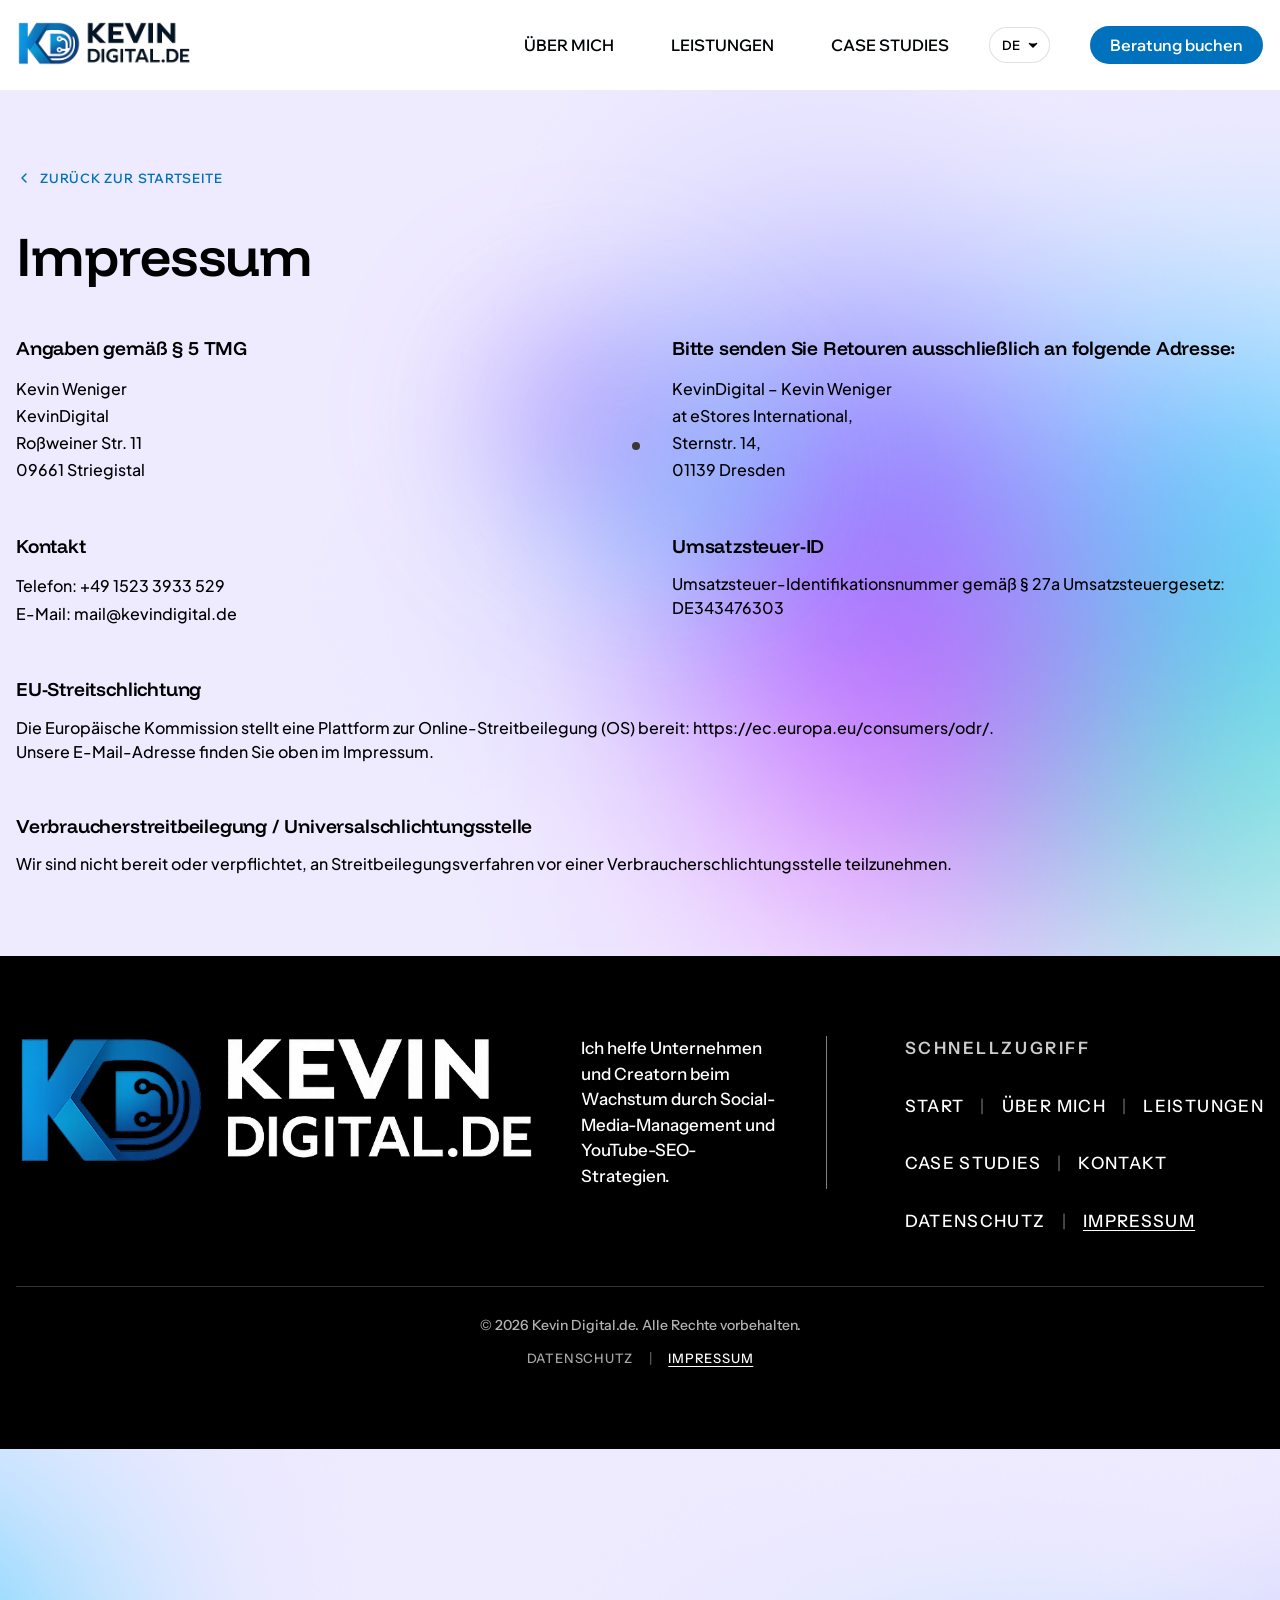
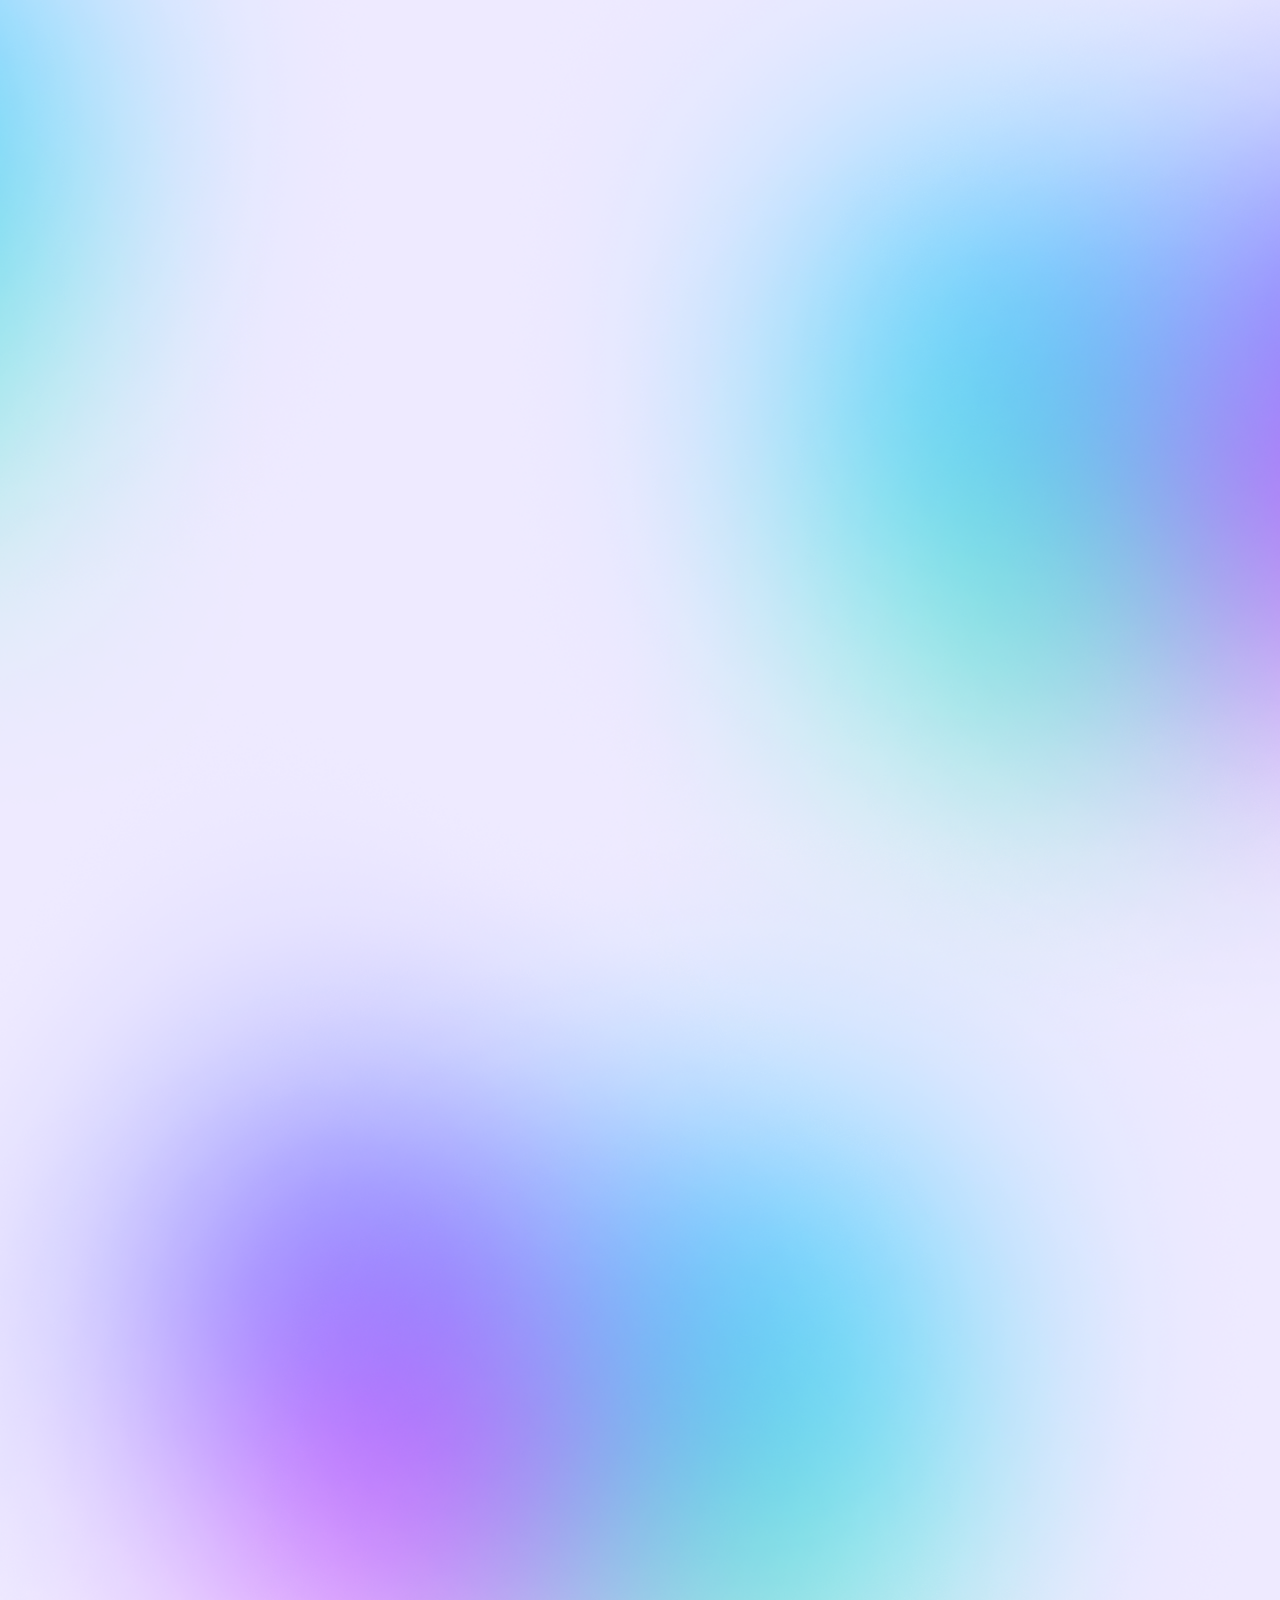
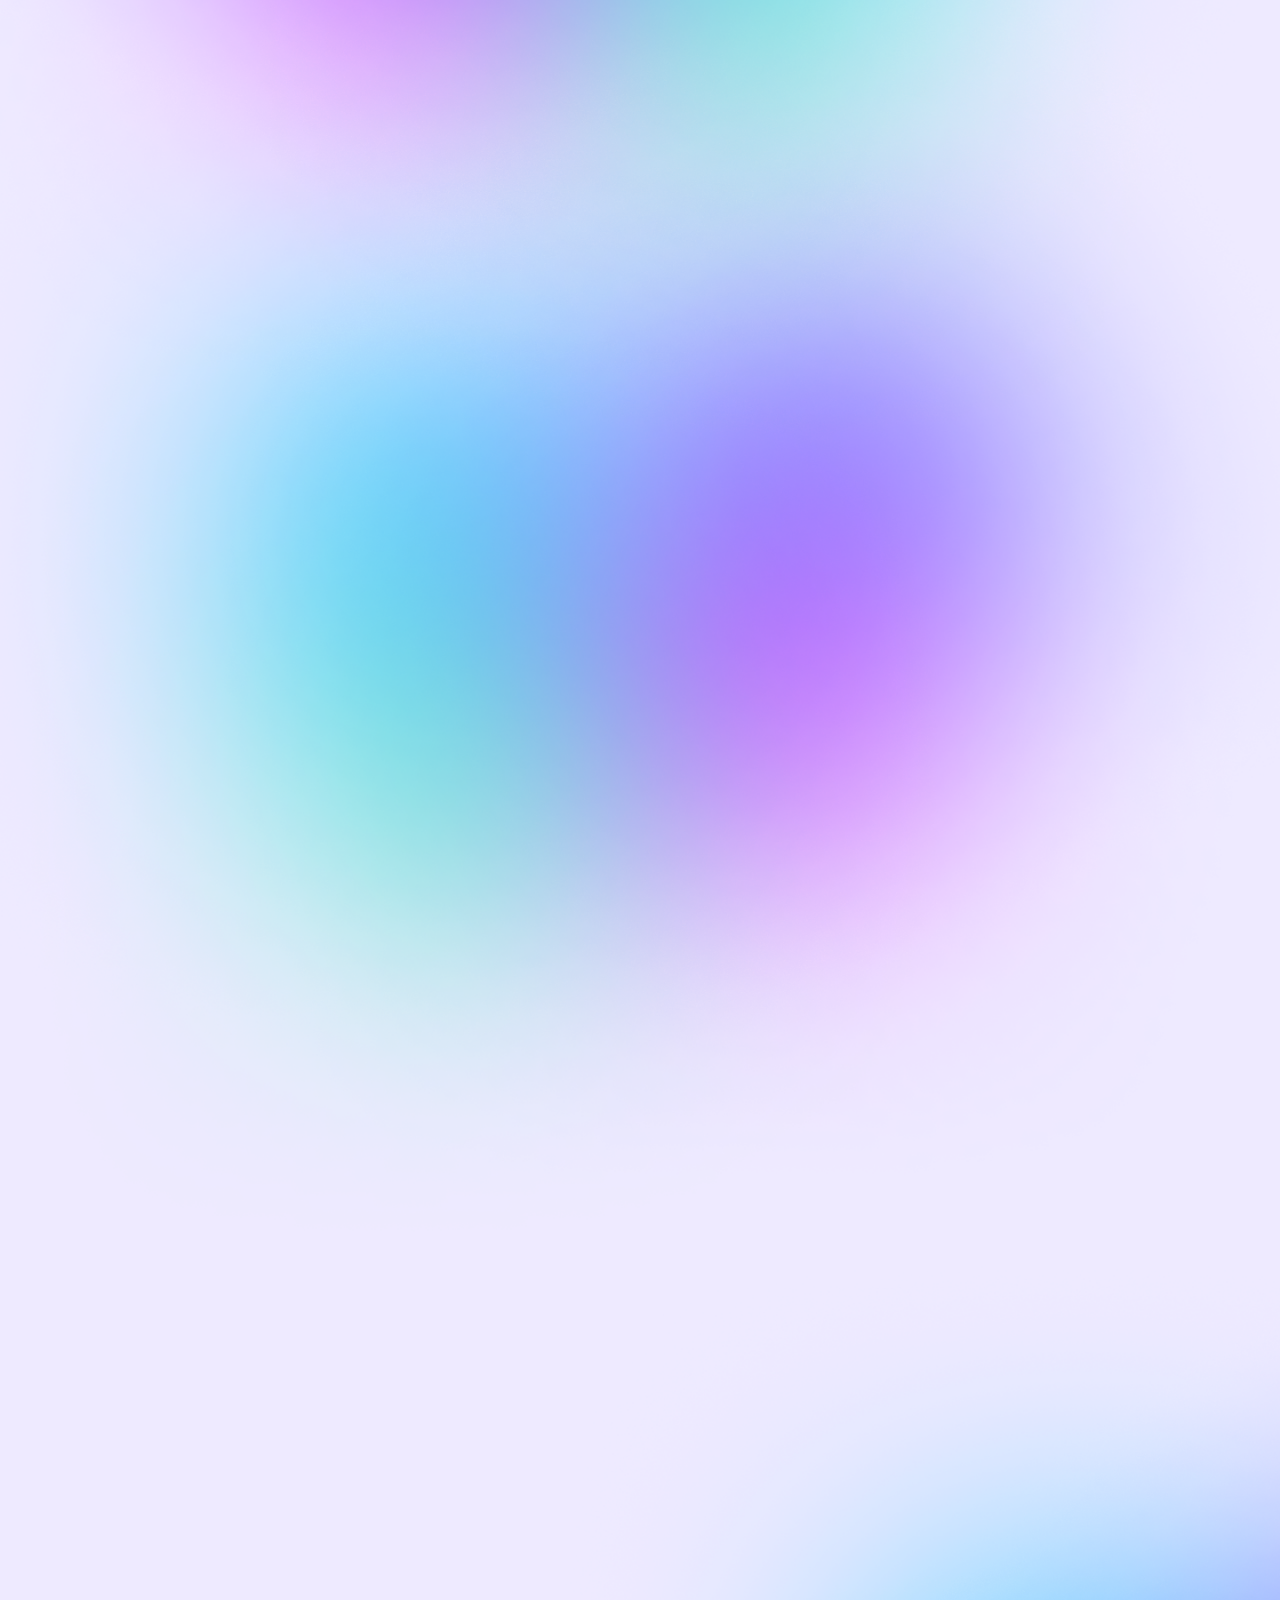
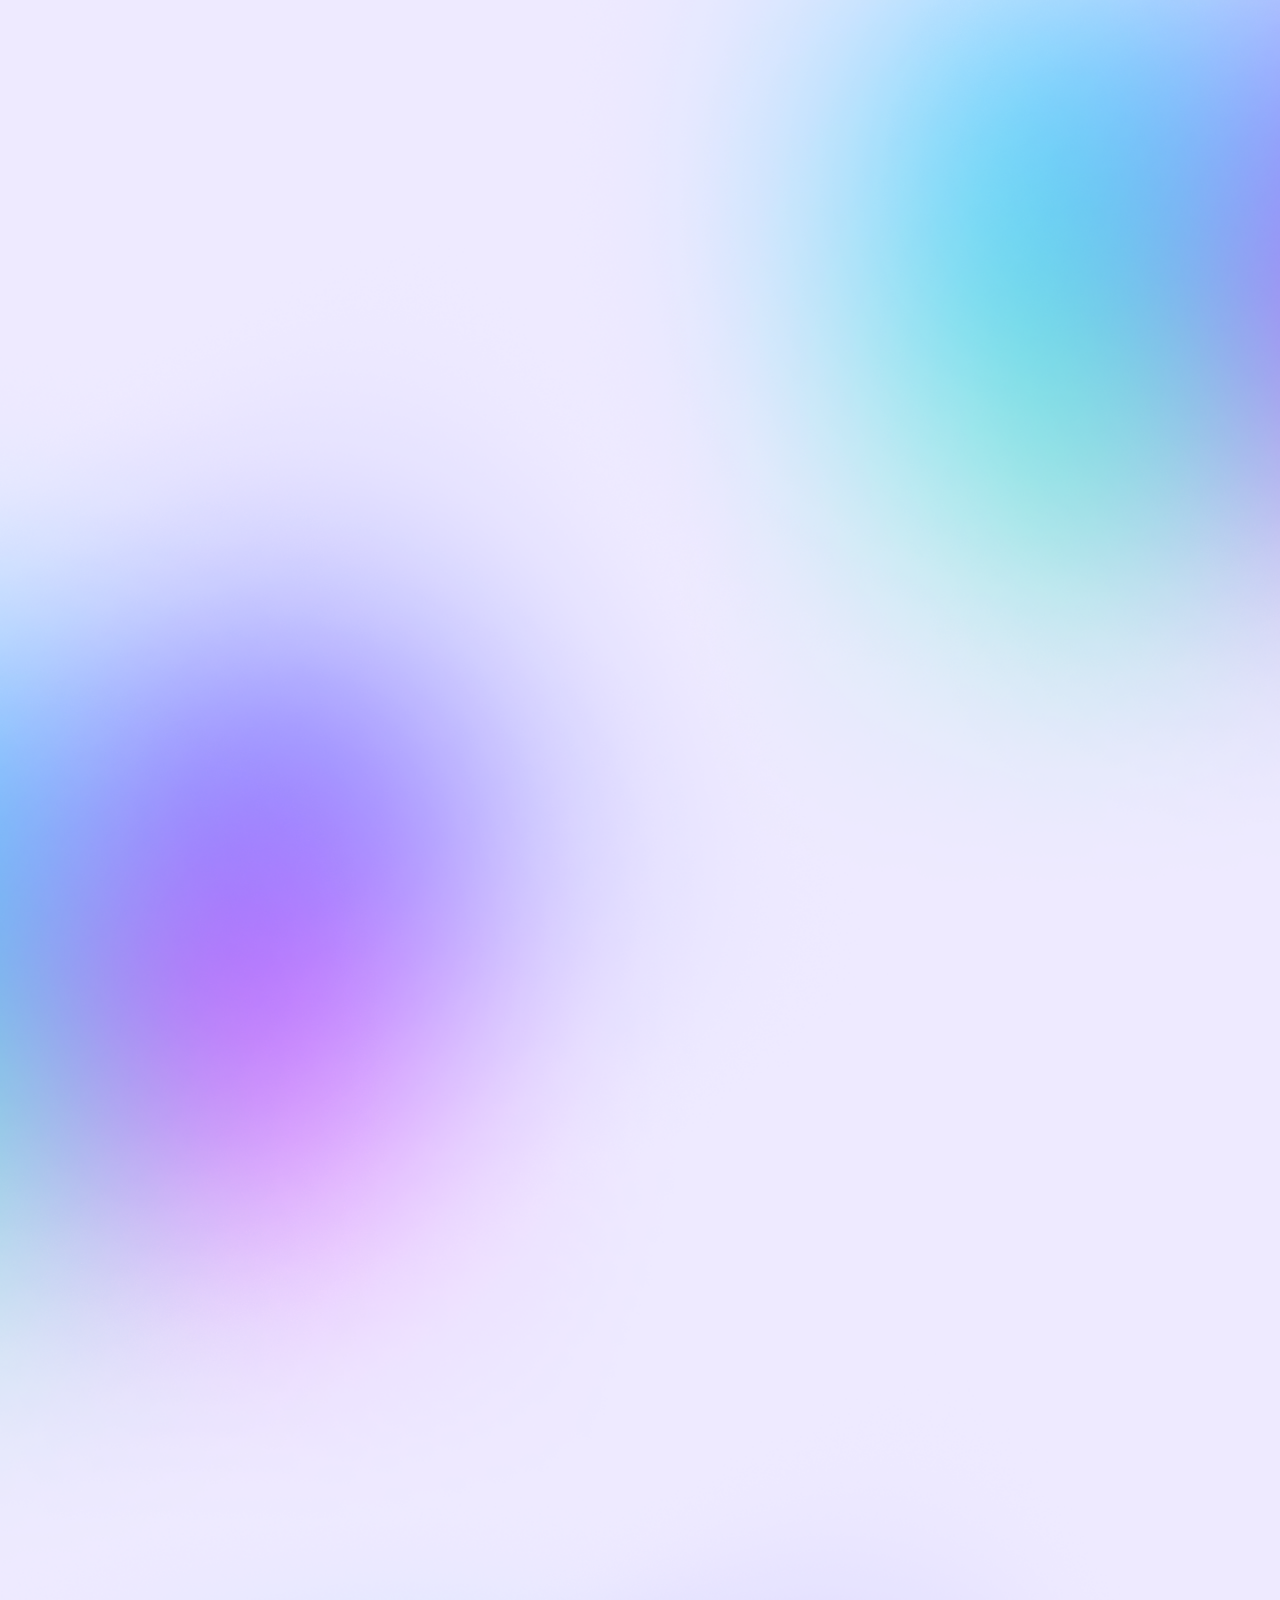
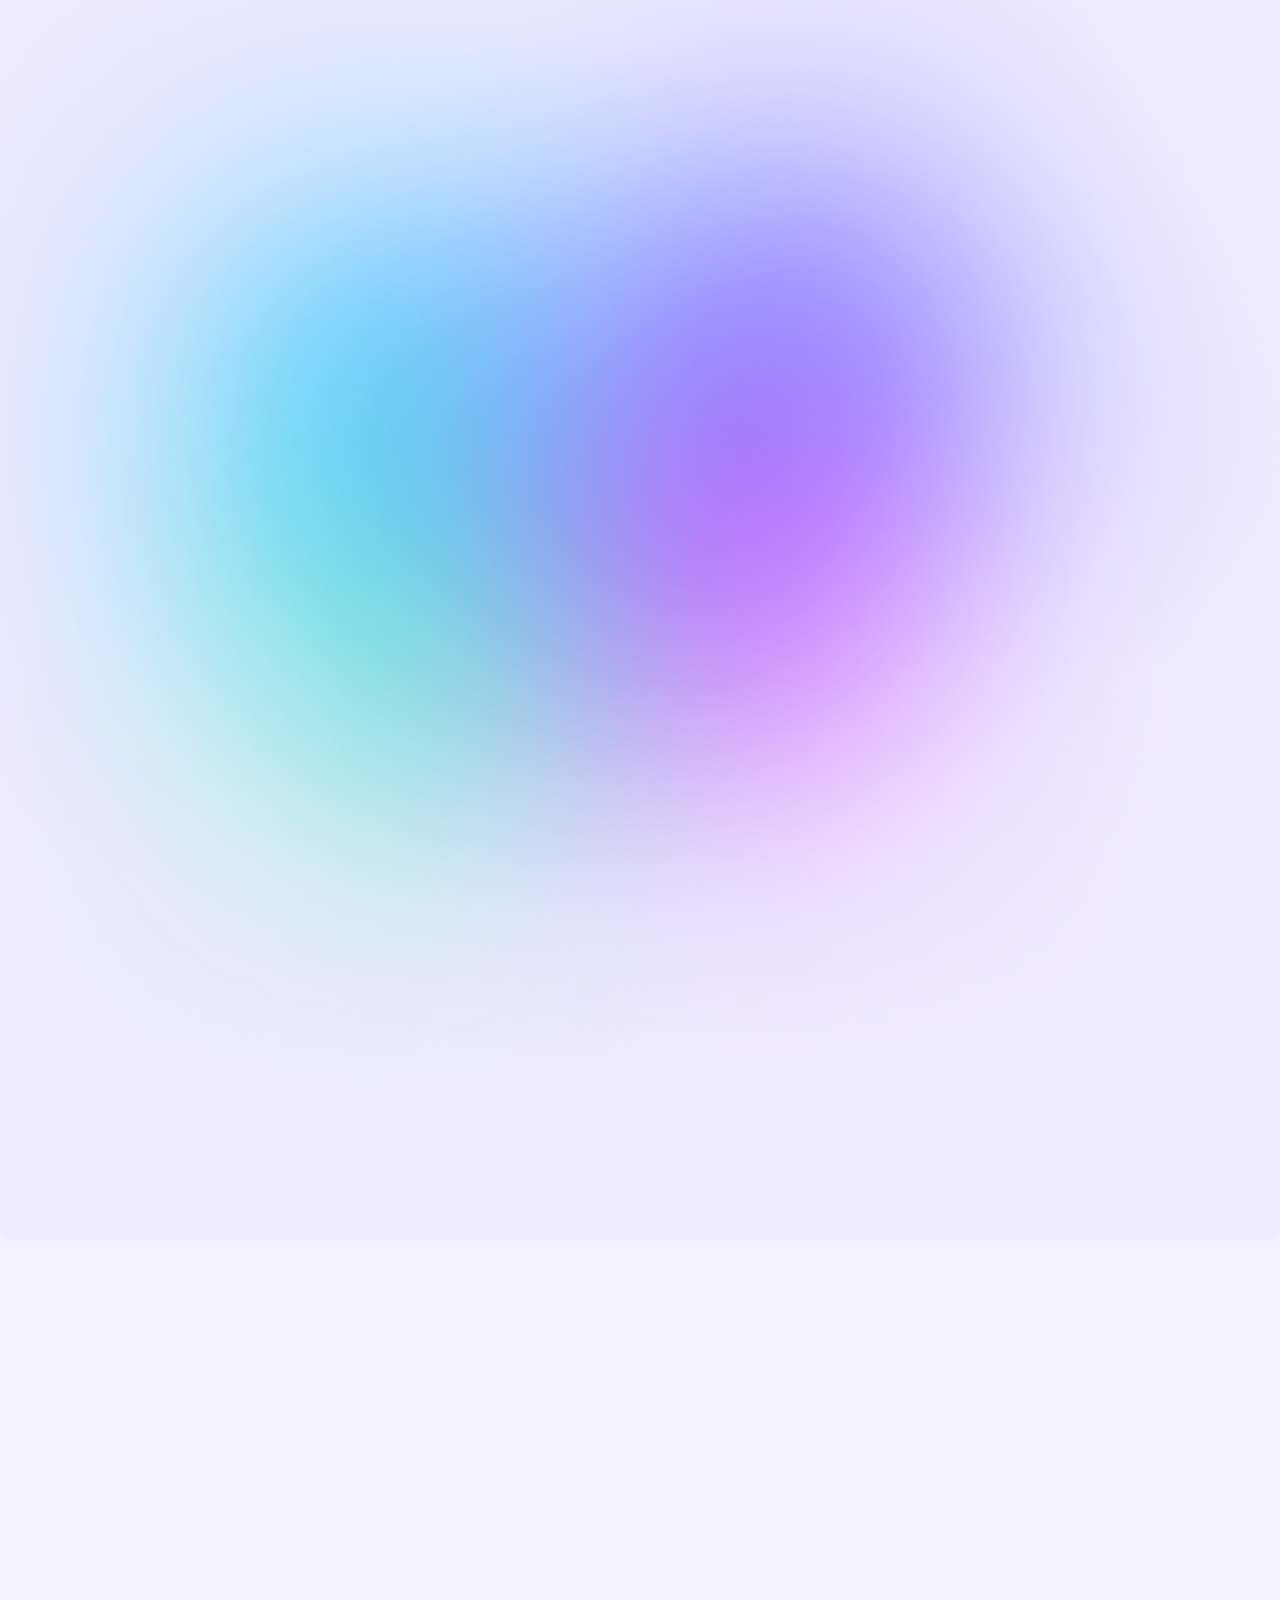
==== imprint.html @ a4c53098 "a" ====
<!DOCTYPE html>
<html lang="de" translate="no" class="notranslate">
<head>
  <meta charset="UTF-8" />
  <meta name="viewport" content="width=device-width, initial-scale=1.0" />
  <meta name="google" content="notranslate" />
  <title>Imprint — Kevin Digital</title>
  <meta name="description" content="Legal imprint and contact information for Kevin Digital." />
  <meta http-equiv="content-language" content="de" />
  <meta property="og:title" content="Imprint — Kevin Digital" />
  <meta property="og:description" content="Legal imprint and contact information for Kevin Digital." />
  <meta property="og:locale" content="de_DE" />
  <meta property="og:type" content="website" />
  <link rel="preconnect" href="https://fonts.googleapis.com" />
  <link rel="preconnect" href="https://fonts.gstatic.com" crossorigin />
  <link href="https://fonts.googleapis.com/css2?family=Funnel+Display:wght@300..800&family=Instrument+Sans:wght@400;500;600&family=Plus+Jakarta+Sans:wght@400;500;600;700&family=Wix+Madefor+Display:wght@600&display=swap" rel="stylesheet" />
  <link rel="stylesheet" href="css/styles.css" />
  <link rel="stylesheet" href="css/responsive.css" />
  <link rel="stylesheet" href="css/contact-form.css" />
  <link rel="stylesheet" href="css/legal.css" />
</head>
<body class="legal-page-body" data-legal-page="imprint">
  <header class="site-header" id="site-header">
    <div class="page-container site-header__inner">
      <a href="index.html" class="site-header__logo cursor-hover">
        <img src="assets/KevinDigital%202.svg" alt="Kevin Digital" class="logo-header" />
      </a>
      <div class="site-header__actions">
        <nav class="site-nav" id="site-nav" data-cursor-nav aria-label="Hauptnavigation" data-i18n-aria="a11y.nav">
          <a href="index.html#about" class="cursor-hover site-nav__link" data-i18n="nav.about">ÜBER MICH</a>
          <a href="index.html#services" class="cursor-hover site-nav__link" data-i18n="nav.services">LEISTUNGEN</a>
          <a href="index.html#cases" class="cursor-hover site-nav__link" data-i18n="nav.cases">CASE STUDIES</a>
          <a href="index.html#contact" class="cursor-hover site-nav__link site-nav__link--cta" data-contact-open data-i18n="nav.book">Beratung buchen</a>
        </nav>
        <div class="site-header__tools">
          <div class="lang-dropdown" id="lang-dropdown">
            <button
              type="button"
              class="lang-dropdown__trigger cursor-hover"
              id="lang-dropdown-trigger"
              aria-haspopup="listbox"
              aria-expanded="false"
              aria-controls="lang-dropdown-menu"
              data-i18n-aria="a11y.lang"
            >
              <span class="lang-dropdown__code">DE</span>
              <svg class="lang-dropdown__icon" width="12" height="12" viewBox="0 0 12 12" aria-hidden="true">
                <path d="M2.5 4.5L6 8L9.5 4.5" stroke="currentColor" stroke-width="1.5" stroke-linecap="round" stroke-linejoin="round"/>
              </svg>
            </button>
            <ul class="lang-dropdown__menu" id="lang-dropdown-menu" role="listbox" hidden>
              <li role="presentation">
                <button type="button" class="lang-dropdown__option is-active" data-lang="de" role="option" aria-selected="true">
                  <span class="lang-dropdown__option-code">DE</span>
                  <span data-i18n="lang.de">Deutsch</span>
                </button>
              </li>
              <li role="presentation">
                <button type="button" class="lang-dropdown__option" data-lang="en" role="option" aria-selected="false">
                  <span class="lang-dropdown__option-code">EN</span>
                  <span data-i18n="lang.en">English</span>
                </button>
              </li>
            </ul>
          </div>
          <a href="index.html#contact" class="cursor-hover btn-nav-primary site-header__cta" data-contact-open data-i18n="nav.book">Beratung buchen</a>
        </div>
        <button
          type="button"
          class="site-nav-toggle"
          id="site-nav-toggle"
          aria-expanded="false"
          aria-controls="site-nav"
          aria-label="Menü öffnen"
          data-i18n-aria="a11y.menuOpen"
        >
          <span class="site-nav-toggle__bars" aria-hidden="true"></span>
        </button>
      </div>
    </div>
  </header>
  <div class="site-nav-backdrop" id="site-nav-backdrop" hidden aria-hidden="true"></div>

  <main class="site-shell">
    <div id="custom-cursor-glow" class="custom-cursor-glow is-active" aria-hidden="true">
      <div class="custom-cursor-glow__mesh" aria-hidden="true"></div>
    </div>
    <div class="site-header-spacer" id="site-header-spacer" aria-hidden="true"></div>

    <section class="gradient-bg legal-page-section">
      <div class="page-container section-pad legal-page">
        <a href="index.html" class="legal-page__back cursor-hover">
          <svg width="16" height="16" viewBox="0 0 16 16" fill="none" aria-hidden="true">
            <path d="M10 12L6 8L10 4" stroke="currentColor" stroke-width="1.5" stroke-linecap="round" stroke-linejoin="round"/>
          </svg>
          <span data-i18n="legal.backHome">Zurück zur Startseite</span>
        </a>

        <div data-lang-content="en" hidden>
          <h1 class="text-h1 legal-page__title">Imprint</h1>
          <div class="legal-page__body">
            <div class="legal-imprint text-body">
              <div class="legal-imprint-block">
                <h3>Information according to § 5 TMG</h3>
                <address>
                  Kevin Weniger<br />
                  KevinDigital<br />
                  Roßweiner Str. 11<br />
                  09661 Striegistal
                </address>
              </div>
              <div class="legal-imprint-block">
                <h3>Please send returns to the following address only:</h3>
                <address>
                  KevinDigital – Kevin Weniger<br />
                  at eStores International,<br />
                  Sternstr. 14,<br />
                  01139 Dresden
                </address>
              </div>
              <div class="legal-imprint-block">
                <h3>Contact</h3>
                <address>
                  Telephone: <a href="tel:+4915233933529">+49 1523 3933 529</a><br />
                  Email: <a href="mailto:mail@kevindigital.de">mail@kevindigital.de</a>
                </address>
              </div>
              <div class="legal-imprint-block">
                <h3>VAT ID</h3>
                <p>VAT identification number according to § 27a of the German VAT Act:</p>
                <p>DE343476303</p>
              </div>
              <div class="legal-imprint-block legal-imprint-block--full">
                <h3>EU dispute resolution</h3>
                <p>The European Commission provides a platform for online dispute resolution (ODR): <a href="https://ec.europa.eu/consumers/odr/" target="_blank" rel="noopener noreferrer">https://ec.europa.eu/consumers/odr/</a>.</p>
                <p>You can find our email address in the legal notice above.</p>
              </div>
              <div class="legal-imprint-block legal-imprint-block--full">
                <h3>Consumer dispute resolution/Universal arbitration body</h3>
                <p>We are neither willing nor obligated to participate in dispute resolution proceedings before a consumer arbitration board.</p>
              </div>
            </div>
          </div>
        </div>

        <div data-lang-content="de">
          <h1 class="text-h1 legal-page__title">Impressum</h1>
          <div class="legal-page__body">
            <div class="legal-imprint text-body">
              <div class="legal-imprint-block">
                <h3>Angaben gemäß § 5 TMG</h3>
                <address>
                  Kevin Weniger<br />
                  KevinDigital<br />
                  Roßweiner Str. 11<br />
                  09661 Striegistal
                </address>
              </div>
              <div class="legal-imprint-block">
                <h3>Bitte senden Sie Retouren ausschließlich an folgende Adresse:</h3>
                <address>
                  KevinDigital – Kevin Weniger<br />
                  at eStores International,<br />
                  Sternstr. 14,<br />
                  01139 Dresden
                </address>
              </div>
              <div class="legal-imprint-block">
                <h3>Kontakt</h3>
                <address>
                  Telefon: <a href="tel:+4915233933529">+49 1523 3933 529</a><br />
                  E-Mail: <a href="mailto:mail@kevindigital.de">mail@kevindigital.de</a>
                </address>
              </div>
              <div class="legal-imprint-block">
                <h3>Umsatzsteuer-ID</h3>
                <p>Umsatzsteuer-Identifikationsnummer gemäß § 27a Umsatzsteuergesetz:</p>
                <p>DE343476303</p>
              </div>
              <div class="legal-imprint-block legal-imprint-block--full">
                <h3>EU-Streitschlichtung</h3>
                <p>Die Europäische Kommission stellt eine Plattform zur Online-Streitbeilegung (OS) bereit: <a href="https://ec.europa.eu/consumers/odr/" target="_blank" rel="noopener noreferrer">https://ec.europa.eu/consumers/odr/</a>.</p>
                <p>Unsere E-Mail-Adresse finden Sie oben im Impressum.</p>
              </div>
              <div class="legal-imprint-block legal-imprint-block--full">
                <h3>Verbraucherstreitbeilegung / Universalschlichtungsstelle</h3>
                <p>Wir sind nicht bereit oder verpflichtet, an Streitbeilegungsverfahren vor einer Verbraucherschlichtungsstelle teilzunehmen.</p>
              </div>
            </div>
          </div>
        </div>
      </div>
    </section>

    <footer class="footer-bg site-footer">
      <div class="page-container">
        <div class="footer__top">
          <div class="footer__brand">
            <img src="assets/footer%20logo.svg" alt="Kevin Digital" class="footer__logo" />
            <div class="footer__about">
              <p class="font-footer" data-i18n="footer.blurb">Ich helfe Unternehmen und Creatorn beim Wachstum durch Social-Media-Management und YouTube-SEO-Strategien.</p>
            </div>
          </div>
          <div class="font-footer footer__links">
            <div class="footer__links-title" data-i18n="footer.links">SCHNELLZUGRIFF</div>
            <div class="footer__links-row">
              <a href="index.html" class="cursor-hover" data-i18n="footer.home">START</a>
              <span class="footer__sep">|</span>
              <a href="index.html#about" class="cursor-hover" data-i18n="footer.about">ÜBER MICH</a>
              <span class="footer__sep">|</span>
              <a href="index.html#services" class="cursor-hover" data-i18n="footer.services">LEISTUNGEN</a>
            </div>
            <div class="footer__links-row">
              <a href="index.html#cases" class="cursor-hover" data-i18n="footer.cases">CASE STUDIES</a>
              <span class="footer__sep">|</span>
              <a href="index.html#contact" class="cursor-hover" data-i18n="footer.contact">KONTAKT</a>
            </div>
            <div class="footer__links-row footer__links-row--legal">
              <a href="privacy-policy.html" class="cursor-hover" data-i18n="footer.privacy">DATENSCHUTZ</a>
              <span class="footer__sep">|</span>
              <a href="imprint.html" class="cursor-hover is-active" data-i18n="footer.imprint">IMPRESSUM</a>
            </div>
          </div>
        </div>
        <div class="footer__bottom font-footer">
          <span data-i18n="footer.rights">© 2026 Kevin Digital.de. Alle Rechte vorbehalten.</span>
          <div class="footer__bottom-links">
            <a href="privacy-policy.html" class="cursor-hover" data-i18n="footer.privacy">DATENSCHUTZ</a>
            <span class="footer__sep">|</span>
            <a href="imprint.html" class="cursor-hover is-active" data-i18n="footer.imprint">IMPRESSUM</a>
          </div>
        </div>
      </div>
    </footer>
  </main>

  <div id="contact-modal" class="contact-modal" hidden aria-hidden="true">
    <div class="contact-modal__backdrop" data-contact-close tabindex="-1"></div>
    <div
      class="contact-modal__panel"
      role="dialog"
      aria-modal="true"
      aria-labelledby="contact-modal-title"
    >
      <form id="contact-form" class="contact-form" novalidate>
        <div class="contact-form__head">
          <h2 id="contact-modal-title" class="contact-form__title" data-i18n="form.title">Starten Sie Ihre Reise mit mir</h2>
          <p class="contact-form__subtitle" data-i18n="form.subtitle">Füllen Sie das Formular aus und legen wir los.</p>
        </div>
        <div class="contact-form__fields">
          <div class="contact-form__field">
            <input
              class="contact-form__input"
              type="text"
              name="name"
              placeholder="Name"
              data-i18n-placeholder="form.name"
              autocomplete="name"
              required
            />
          </div>
          <div class="contact-form__field">
            <input
              class="contact-form__input"
              type="email"
              name="email"
              placeholder="E-Mail"
              data-i18n-placeholder="form.email"
              autocomplete="email"
              required
            />
          </div>
          <div class="contact-form__field">
            <input
              class="contact-form__input"
              type="tel"
              name="phone"
              placeholder="Telefonnummer"
              data-i18n-placeholder="form.phone"
              autocomplete="tel"
            />
          </div>
          <div class="contact-form__field">
            <textarea
              class="contact-form__textarea"
              name="message"
              placeholder="Nachricht"
              data-i18n-placeholder="form.message"
              rows="4"
              required
            ></textarea>
          </div>
          <button type="submit" class="contact-form__submit" data-i18n="form.submit">Gespräch vereinbaren</button>
        </div>
        <div class="contact-form__success" aria-live="polite">
          <div class="contact-form__success-icon" aria-hidden="true">
            <svg width="36" height="36" viewBox="0 0 36 36" fill="none" xmlns="http://www.w3.org/2000/svg">
              <path d="M9 18.5L15 24.5L27 12.5" stroke="currentColor" stroke-width="2.5" stroke-linecap="round" stroke-linejoin="round"/>
            </svg>
          </div>
          <p class="contact-form__success-title" data-i18n="form.successTitle">Erfolgreich gesendet</p>
          <p class="contact-form__success-text" data-i18n="form.successText">Vielen Dank! Wir melden uns in Kürze bei Ihnen.</p>
        </div>
      </form>
    </div>
  </div>

  <div id="custom-cursor-pointer" class="custom-cursor-pointer is-active" aria-hidden="true">
    <div class="custom-cursor-pointer__lens" aria-hidden="true"></div>
    <span class="custom-cursor-pointer__dot"></span>
  </div>

  <script src="js/i18n.js"></script>
  <script src="js/sticky-header.js"></script>
  <script src="js/mobile-nav.js"></script>
  <script src="js/contact-modal.js"></script>
  <script src="js/legal-page.js"></script>
  <script src="js/custom-cursor.js"></script>
</body>
</html>
---- css/styles.css ----
@import "./figma-tokens.css";
@import "./figma-components.css";

*,
*::before,
*::after {
  box-sizing: border-box;
}

html {
  background-color: var(--figma-page-bg);
  color: var(--figma-black);
  font-family: var(--font-display);
  font-feature-settings: "calt" 1, "liga" 1;
  font-optical-sizing: auto;
  -webkit-font-smoothing: antialiased;
  -moz-osx-font-smoothing: grayscale;
  overflow-x: clip;
}

body {
  margin: 0;
  overflow-x: clip;
  text-rendering: optimizeLegibility;
  background-color: var(--figma-page-bg);
}

/* Splash screen */
body.splash-active {
  overflow: hidden;
}

body.splash-active .custom-cursor-glow,
body.splash-active .custom-cursor-pointer__lens,
body.splash-active .custom-cursor-pointer__dot {
  visibility: hidden !important;
}

.splash {
  position: fixed;
  inset: 0;
  z-index: 50000;
  display: flex;
  align-items: center;
  justify-content: center;
  background: #ffffff;
  transition: opacity 0.9s ease, visibility 0.9s ease;
}

.splash.is-exiting {
  opacity: 0;
  visibility: hidden;
  pointer-events: none;
}

.splash__inner {
  display: flex;
  align-items: center;
  justify-content: center;
  padding: 2rem;
}

.splash__logo {
  width: min(300px, 72vw);
  height: auto;
  object-fit: contain;
  opacity: 0;
  transform: scale(0.94) translateY(8px);
  transition:
    opacity 0.65s ease,
    transform 0.65s cubic-bezier(0.22, 1, 0.36, 1);
}

.splash.is-logo-in .splash__logo {
  opacity: 1;
  transform: scale(1) translateY(0);
}

body.splash-active:not(.splash-done) .site-shell,
body.splash-active:not(.splash-done) .site-header {
  opacity: 0;
}

body.splash-done .site-shell,
body.splash-done .site-header {
  opacity: 1;
}

@media (prefers-reduced-motion: reduce) {
  .splash,
  .splash__logo {
    transition: none;
  }

  .splash {
    display: none;
  }
}

a {
  color: inherit;
  text-decoration: none;
}

img {
  max-width: 100%;
  height: auto;
}

h1,
h2,
h3,
h4 {
  font-family: var(--font-display);
  font-weight: 600;
  letter-spacing: var(--text-h1-ls);
  margin: 0;
}

p {
  margin: 0;
}

ul {
  margin: 0;
  padding: 0;
  list-style: none;
}

/* Layout */
.site-shell {
  position: relative;
  width: 100%;
  max-width: var(--figma-page-width);
  margin-inline: auto;
  overflow-x: clip;
  opacity: 1;
  transition: opacity 1s ease 0.15s;
  isolation: isolate;
}

/* Background image layer (below cursor glow + all content) */
.site-shell::before {
  content: "";
  position: absolute;
  top: 0;
  left: 0;
  right: 0;
  height: 8595px;
  z-index: 0;
  pointer-events: none;
  background-color: var(--figma-page-bg);
  background-image: url("../assets/HOME%20PAGE.png");
  background-repeat: no-repeat;
  background-position: center top;
  background-size: 100% auto;
}

.site-shell > *:not(.custom-cursor-glow):not(.site-header-spacer) {
  position: relative;
  z-index: 2;
}

.site-shell .custom-cursor-glow {
  z-index: 1;
}

@media (prefers-reduced-motion: reduce) {
  .site-shell {
    opacity: 1;
    transition: none;
  }
}

.gradient-bg {
  position: relative;
  overflow-x: clip;
  overflow-y: visible;
  background: transparent;
}

.gradient-cta-area {
  position: relative;
}

.footer-bg {
  background-color: var(--figma-black);
  color: var(--figma-white);
}

@media (min-width: 768px) {
  :root {
    --page-gutter: max(
      1rem,
      calc((min(100%, var(--figma-page-width)) - var(--figma-content-max)) / 2)
    );
  }
}

@media (min-width: 1440px) {
  :root {
    --page-gutter: var(--figma-side-margin);
  }
}

.page-container {
  width: 100%;
  max-width: var(--figma-page-width);
  margin-inline: auto;
  padding-inline: var(--page-gutter);
}

.site-header__logo {
  display: inline-flex;
  align-items: center;
  flex-shrink: 0;
  min-width: max-content;
}

.logo-header {
  display: block;
  height: 2.5rem;
  width: auto;
  max-height: 2.5rem;
  flex-shrink: 0;
}

@media (min-width: 768px) {
  .logo-header {
    height: 3rem;
    max-height: 3rem;
  }
}

/* Nav — fixed; --nav-p (0–1) scrubs full bar → glass oval on scroll */
.site-header {
  --nav-p: 0;
  position: fixed;
  top: calc(var(--nav-p) * 12px);
  left: 0;
  right: 0;
  width: 100%;
  z-index: 200;
  padding-inline: calc(var(--nav-p) * 20px);
  background: rgba(255, 255, 255, calc(1 - var(--nav-p) * 0.96));
  transition: opacity 1s ease 0.15s;
}

.site-header-spacer {
  height: var(--site-header-height, 5.5rem);
  flex-shrink: 0;
  pointer-events: none;
}

.site-header__inner {
  display: flex;
  align-items: center;
  justify-content: space-between;
  gap: calc(1.5rem - var(--nav-p) * 0.15rem);
  width: calc(100% - var(--nav-p) * 8%);
  max-width: calc(var(--figma-page-width) - var(--nav-p) * 220px);
  margin-inline: auto;
  padding-block: calc(1.25rem - var(--nav-p) * 0.15rem);
  padding-inline: calc(var(--page-gutter) + var(--nav-p) * 0.65rem)
    calc(var(--page-gutter) + var(--nav-p) * 0.25rem);
  border-radius: calc(var(--nav-p) * 100vmax);
  background: rgba(255, 255, 255, calc(var(--nav-p) * 0.58));
  -webkit-backdrop-filter: blur(calc(var(--nav-p) * 20px))
    saturate(calc(1 + var(--nav-p) * 0.25));
  backdrop-filter: blur(calc(var(--nav-p) * 20px))
    saturate(calc(1 + var(--nav-p) * 0.25));
  border: 1px solid rgba(255, 255, 255, calc(var(--nav-p) * 0.72));
  box-shadow:
    0 calc(var(--nav-p) * 10px) calc(var(--nav-p) * 40px) rgba(15, 23, 42, 0.1),
    inset 0 1px 0 rgba(255, 255, 255, calc(var(--nav-p) * 0.85));
}

@media (min-width: 768px) {
  .site-header {
    padding-inline: calc(var(--nav-p) * 28px);
  }

  .site-header__inner {
    width: calc(100% - var(--nav-p) * 10%);
    max-width: calc(var(--figma-page-width) - var(--nav-p) * 260px);
    padding-inline: calc(var(--page-gutter) + var(--nav-p) * 0.75rem)
      calc(var(--page-gutter) + var(--nav-p) * 0.35rem);
    padding-block: calc(1.25rem - var(--nav-p) * 0.2rem);
  }
}

.site-header__actions {
  display: flex;
  align-items: center;
  gap: calc(2rem - var(--nav-p) * 0.35rem);
  margin-left: auto;
  flex-shrink: 0;
}

.site-header__tools {
  display: flex;
  align-items: center;
  gap: calc(2rem - var(--nav-p) * 0.35rem);
  flex-shrink: 0;
  transform: translateX(calc(var(--nav-p) * 6px));
}

.lang-dropdown {
  position: relative;
  flex-shrink: 0;
}

.lang-dropdown__trigger {
  display: inline-flex;
  align-items: center;
  gap: 0.35rem;
  height: 2.25rem;
  padding: 0 0.65rem 0 0.75rem;
  border: 1px solid rgba(0, 0, 0, 0.12);
  border-radius: 500px;
  background: var(--figma-white);
  font-family: var(--font-ui);
  font-size: 13px;
  font-weight: 600;
  letter-spacing: 0.04em;
  color: var(--figma-black);
  cursor: pointer;
  transition:
    border-color 0.2s ease,
    box-shadow 0.2s ease;
}

.lang-dropdown__trigger:hover,
.lang-dropdown.is-open .lang-dropdown__trigger {
  border-color: rgba(0, 0, 0, 0.22);
  box-shadow: 0 2px 8px rgba(0, 0, 0, 0.06);
}

.lang-dropdown__icon {
  transition: transform 0.25s cubic-bezier(0.22, 1, 0.36, 1);
}

.lang-dropdown.is-open .lang-dropdown__icon {
  transform: rotate(180deg);
}

.lang-dropdown__menu {
  position: absolute;
  top: calc(100% + 8px);
  right: 0;
  z-index: 400;
  min-width: 148px;
  margin: 0;
  padding: 6px;
  list-style: none;
  border-radius: 12px;
  background: var(--figma-white);
  border: 1px solid rgba(0, 0, 0, 0.08);
  box-shadow: 0 12px 40px rgba(15, 23, 42, 0.12);
}

.lang-dropdown__menu[hidden] {
  display: none;
}

.lang-dropdown__option {
  display: flex;
  align-items: center;
  gap: 0.65rem;
  width: 100%;
  padding: 0.55rem 0.75rem;
  border: none;
  border-radius: 8px;
  background: transparent;
  font-family: var(--font-ui);
  font-size: 14px;
  font-weight: 500;
  color: var(--figma-black);
  text-align: left;
  cursor: pointer;
  transition: background 0.2s ease;
}

.lang-dropdown__option:hover {
  background: rgba(0, 0, 0, 0.05);
}

.lang-dropdown__option.is-active {
  background: rgba(0, 113, 188, 0.08);
  color: var(--figma-blue-nav);
  font-weight: 600;
}

.lang-dropdown__option-code {
  min-width: 1.5rem;
  font-size: 12px;
  font-weight: 600;
  letter-spacing: 0.06em;
  opacity: 0.7;
}

.site-nav {
  display: none;
  align-items: center;
  gap: 57px;
  font-family: var(--font-ui);
  font-size: 16px;
  font-weight: 600;
  color: #010406;
}

@media (min-width: 1024px) {
  .site-nav {
    display: flex;
  }
  .site-header__actions {
    gap: 2.5rem;
  }
  .site-header__tools {
    gap: 2.5rem;
  }
}

/* Hero */
.hero__layout {
  position: relative;
  width: 100%;
  min-width: 0;
}

.hero__copy {
  width: 100%;
  display: flex;
  flex-direction: column;
  gap: 1.5rem;
}

@media (min-width: 768px) {
  .hero__copy {
    width: 760px;
    min-height: 288px;
  }
}

.hero__body {
  display: flex;
  flex-direction: column;
  gap: 0;
  flex: 1;
  max-width: 670px;
}

.hero__body p + p {
  margin-top: 0;
}

.hero__contact {
  display: none;
  position: absolute;
  z-index: 10;
  right: 12rem;
  top: 6rem;
  pointer-events: none;
}

.hero__contact > * {
  pointer-events: auto;
}

@media (min-width: 768px) {
  .hero__contact {
    display: block;
  }
}

@media (min-width: 1024px) {
  .hero__contact {
    top: 7rem;
  }
}

.hero__image-wrap {
  margin-top: 5rem;
  overflow: hidden;
  border-radius: 30px;
  line-height: 0;
}

.hero__image-wrap img {
  width: 100%;
  height: auto;
  display: block;
}

.hero-section .page-container {
  padding-top: 4rem;
  padding-bottom: 3rem;
}

/* Contact badge spin */
.contact-badge {
  position: relative;
  width: 176px;
  height: 176px;
  animation: spin 18s linear infinite;
}

.contact-badge img {
  width: 100%;
  height: 100%;
}

@keyframes spin {
  from { transform: rotate(0deg); }
  to { transform: rotate(360deg); }
}

/* Section head */
.section-head {
  display: flex;
  flex-direction: column;
  gap: 2.5rem;
  margin-bottom: 5rem;
}

@media (min-width: 768px) {
  .section-head {
    flex-direction: row;
    align-items: flex-start;
    gap: 5rem;
  }
  .section-head__title,
  .section-head__copy {
    flex: 1;
    max-width: 600px;
  }
}

.section-pad {
  padding-block: 5rem;
}

@media (min-width: 768px) {
  .section-pad {
    padding-block: 80px;
  }
}

/* Cards */
.card-row {
  display: flex;
  flex-direction: column;
  align-items: flex-start;
  gap: 2.5rem;
  min-width: 0;
  max-width: 100%;
}

@media (min-width: 768px) {
  .card-row {
    flex-direction: row;
    gap: 5rem;
  }
}

.card-row__media {
  width: 100%;
  overflow: hidden;
  border-radius: 30px;
  min-width: 0;
  flex-shrink: 0;
}

@media (min-width: 768px) {
  .card-row__media {
    width: 552px;
    max-width: 50%;
  }
  .card-row__media img {
    height: 574px;
    object-fit: cover;
  }
}

.card-row__media img {
  width: 100%;
  display: block;
  object-fit: cover;
}

a.card-row__media--play,
button.card-row__media--play {
  display: block;
  width: 100%;
  color: inherit;
  text-decoration: none;
  cursor: pointer;
  border: none;
  padding: 0;
  background: none;
  font: inherit;
  text-align: left;
}

.card-row__media--play {
  position: relative;
}

a.card-row__media--play:hover .play-overlay img,
button.card-row__media--play:hover .play-overlay img {
  transform: scale(1.05);
  transition: transform 0.2s ease;
}

/* Video popup modal */
.video-modal {
  position: fixed;
  inset: 0;
  z-index: 20000;
  display: flex;
  align-items: center;
  justify-content: center;
  padding: clamp(1rem, 4vw, 2.5rem);
}

.video-modal[hidden] {
  display: none;
}

.video-modal.is-open {
  display: flex;
}

.video-modal__backdrop {
  position: absolute;
  inset: 0;
  background: rgba(0, 0, 0, 0.82);
  backdrop-filter: blur(8px);
}

.video-modal__dialog {
  position: relative;
  z-index: 1;
  width: min(1080px, 100%);
  max-height: calc(100vh - 2rem);
  display: flex;
  flex-direction: column;
  gap: 0.875rem;
  background: transparent;
  border: none;
  padding: 0;
  box-shadow: none;
}

.video-modal__header {
  display: flex;
  align-items: center;
  justify-content: space-between;
  gap: 1rem;
  padding: 0 0.125rem;
}

.video-modal__title {
  font-family: var(--font-display);
  font-size: clamp(1.125rem, 2.5vw, 1.5rem);
  font-weight: 600;
  color: var(--figma-white);
  margin: 0;
  letter-spacing: var(--text-h1-ls);
}

.video-modal__close {
  flex-shrink: 0;
  width: 2.75rem;
  height: 2.75rem;
  border: none;
  border-radius: 50%;
  background: rgba(255, 255, 255, 0.12);
  color: var(--figma-white);
  font-size: 1.625rem;
  line-height: 1;
  cursor: pointer;
  display: flex;
  align-items: center;
  justify-content: center;
  transition: background 0.2s ease;
}

.video-modal__close:hover {
  background: rgba(255, 255, 255, 0.22);
}

.video-modal__frame-wrap {
  position: relative;
  width: 100%;
  aspect-ratio: 16 / 9;
  border-radius: 20px;
  overflow: hidden;
  background: #000;
  box-shadow: 0 24px 64px rgba(0, 0, 0, 0.55);
}

.video-modal__frame-wrap iframe {
  position: absolute;
  inset: 0;
  width: 100%;
  height: 100%;
  border: 0;
  display: block;
}

body.video-modal-open {
  overflow: hidden;
}

.card-row__media--play .play-overlay {
  position: absolute;
  inset: 0;
  display: flex;
  align-items: center;
  justify-content: center;
}

.card-row__media--play .play-overlay img {
  width: 6rem;
  height: 6rem;
  object-fit: contain;
  transition: transform 0.2s ease;
}

@media (min-width: 768px) {
  .card-row__media--play .play-overlay img {
    width: 7rem;
    height: 7rem;
  }
}

.card-row__body {
  display: flex;
  flex-direction: column;
  gap: 2rem;
  flex: 1;
  min-width: 0;
}

@media (min-width: 768px) {
  .card-row__body {
    gap: 2.25rem;
  }
}

.card-row__intro {
  display: flex;
  flex-direction: column;
  gap: 1.5rem;
}

.bullet-list {
  display: flex;
  flex-direction: column;
  gap: 1rem;
}

.bullet-list li {
  display: flex;
  align-items: center;
  gap: 13px;
}

.bullet-square {
  width: 8px;
  height: 8px;
  background: var(--figma-black);
  flex-shrink: 0;
}

/* Stats / marquee */
.stats-section {
  position: relative;
}

.marquee-track {
  position: absolute;
  top: 3rem;
  left: 0;
  right: 0;
  overflow: hidden;
  pointer-events: none;
  width: 100%;
}

.marquee-inner {
  display: flex;
  width: max-content;
  align-items: center;
  opacity: 0.7;
  animation: marquee-x 30s linear infinite;
}

.marquee-inner img {
  height: 140px;
  width: auto;
  padding-right: 4rem;
  flex-shrink: 0;
}

@media (min-width: 768px) {
  .marquee-inner img {
    height: 220px;
  }
}

@keyframes marquee-x {
  from { transform: translateX(0); }
  to { transform: translateX(-50%); }
}

.stats-quote-wrap {
  position: relative;
  padding-top: 13rem;
}

@media (min-width: 768px) {
  .stats-quote-wrap {
    padding-top: 15rem;
  }
}

.stats-quote {
  display: flex;
  align-items: flex-start;
  gap: 73px;
  width: 100%;
  min-width: 0;
}

.stats-quote img {
  width: 210px;
  height: 184px;
  object-fit: contain;
  flex-shrink: 0;
}

.stats-quote p {
  min-width: 0;
  flex: 1;
  max-width: 921px;
}

/* Scroll-to-read quote (character by character, gray → black) */
.scroll-quote-reveal {
  white-space: normal;
  overflow-wrap: break-word;
}

.scroll-quote-reveal__word {
  display: inline;
  white-space: normal;
}

.scroll-quote-reveal__char {
  display: inline;
  color: rgba(0, 0, 0, 0.22);
}

.scroll-quote-reveal__char.is-read {
  color: var(--figma-black);
}

.kpi-list {
  margin-top: 7rem;
  display: flex;
  flex-direction: column;
  gap: 7rem;
  max-width: 1152px;
  margin-inline: auto;
}

.kpi-item {
  display: flex;
  flex-direction: column;
  gap: 2rem;
  opacity: 0;
  transform: translate3d(0, 56px, 0);
  transition:
    opacity 0.85s cubic-bezier(0.22, 1, 0.36, 1),
    transform 0.85s cubic-bezier(0.22, 1, 0.36, 1);
}

.kpi-item.is-visible {
  opacity: 1;
  transform: translate3d(0, 0, 0);
}

.kpi-item__number .kpi-item__value {
  display: inline-block;
  min-width: 0.15em;
  transform-origin: right center;
}

.kpi-item__number .kpi-item__value:empty {
  visibility: hidden;
}

.kpi-item__value.is-done {
  animation: kpi-number-bump 0.55s cubic-bezier(0.22, 1, 0.36, 1);
}

@keyframes kpi-number-bump {
  0% {
    transform: scale(1);
  }
  35% {
    transform: scale(1.045);
  }
  100% {
    transform: scale(1);
  }
}

.kpi-item__detail p {
  opacity: 0;
  transform: translate3d(-16px, 0, 0);
  transition:
    opacity 0.7s cubic-bezier(0.22, 1, 0.36, 1) 0.35s,
    transform 0.7s cubic-bezier(0.22, 1, 0.36, 1) 0.35s;
}

.kpi-item.is-visible .kpi-item__detail p {
  opacity: 1;
  transform: translate3d(0, 0, 0);
}

.kpi-progress-row__fill {
  width: 0;
  transition: width 1.2s cubic-bezier(0.22, 1, 0.36, 1);
}

.kpi-item.is-visible .kpi-progress-row__fill {
  width: var(--kpi-fill, 75%);
}

@media (min-width: 768px) {
  .kpi-item {
    flex-direction: row;
    align-items: center;
    gap: 5rem;
  }
}

.kpi-item__number {
  width: 100%;
  flex-shrink: 0;
  font-variant-numeric: tabular-nums;
}

@media (min-width: 768px) {
  .kpi-item__number {
    width: 320px;
    text-align: right;
  }
}

.kpi-item__detail {
  flex: 1;
  max-width: 752px;
}

.kpi-item__detail > p.text-kpi-label {
  padding-top: 1.25rem;
}

@media (prefers-reduced-motion: reduce) {
  .kpi-item {
    opacity: 1;
    transform: none;
    transition: none;
  }

  .kpi-item__detail p {
    opacity: 1;
    transform: none;
    transition: none;
  }

  .kpi-progress-row__fill {
    width: var(--kpi-fill, 75%) !important;
    transition: none;
  }

  .kpi-progress-row__fill::after {
    animation: none !important;
  }

  .kpi-item__value.is-done {
    animation: none;
  }
}

/* Carousel */
.carousel-wrap {
  padding-top: 3rem;
  overflow-x: clip;
}

.carousel-track {
  display: flex;
  gap: 2rem;
  width: max-content;
  padding-bottom: 5rem;
  animation: carousel-x 40s linear infinite;
}

.carousel-track img {
  border-radius: 30px;
  width: 602px;
  height: 439px;
  object-fit: cover;
  flex-shrink: 0;
  border: 1px solid rgba(0, 0, 0, 0.15);
}

@keyframes carousel-x {
  from { transform: translateX(0); }
  to { transform: translateX(-50%); }
}

/* CTA */
.cta-block {
  display: flex;
  flex-direction: column;
  gap: 2rem;
  border-top: 1px solid rgba(0, 0, 0, 0.15);
  padding-block: 7rem;
}

@media (min-width: 768px) {
  .cta-block {
    flex-direction: row;
    align-items: center;
    gap: 2rem;
  }
}

.cta-block__copy {
  display: flex;
  flex-direction: column;
  gap: 1.5rem;
  flex: 1;
  max-width: 873px;
}

.btn-cta-primary {
  transition: opacity 0.2s;
}

.btn-cta-primary:hover {
  opacity: 0.95;
}

.btn-cta-primary__icon {
  display: flex;
  align-items: center;
  justify-content: center;
  width: 63px;
  height: 63px;
  border-radius: 10px;
  background: var(--figma-white);
  flex-shrink: 0;
}

.btn-cta-primary__icon img {
  width: 2.5rem;
  height: 2.5rem;
  display: block;
}

.btn-hero-outline {
  transition: background-color 0.2s;
}

.btn-hero-outline:hover {
  background-color: rgba(0, 0, 0, 0.05);
}

/* Footer */
.footer__top {
  display: flex;
  flex-direction: column;
  gap: 3rem;
}

@media (min-width: 1024px) {
  .footer__top {
    flex-direction: row;
    align-items: flex-start;
    gap: 78px;
  }
}

.footer__brand {
  display: flex;
  flex-direction: column;
  gap: 2.75rem;
}

@media (min-width: 640px) {
  .footer__brand {
    flex-direction: row;
    gap: 45px;
  }
}

@media (min-width: 1024px) {
  .footer__brand {
    flex: 1;
    padding-right: 3rem;
    border-right: 1px solid rgba(255, 255, 255, 0.5);
  }
}

.footer__logo {
  height: 138px;
  width: 100%;
  max-width: 520px;
  object-fit: contain;
  object-position: left;
}

.footer__about {
  display: flex;
  flex-direction: column;
  gap: 23px;
  max-width: 360px;
}

.footer__social {
  display: flex;
  align-items: center;
  gap: 0.75rem;
}

.footer__social a {
  opacity: 0.9;
  transition: opacity 0.2s;
}

.footer__social a:hover {
  opacity: 1;
}

.footer__social img {
  width: 35px;
  height: 35px;
}

.footer__links {
  min-width: 280px;
  display: flex;
  flex-direction: column;
  gap: 2rem;
}

.footer__links-title {
  font-weight: 600;
  letter-spacing: 0.15em;
  margin-bottom: 0;
  color: rgba(255, 255, 255, 0.8);
}

.footer__links-row {
  display: flex;
  flex-wrap: wrap;
  align-items: center;
  letter-spacing: 0.08em;
  line-height: 1.5;
}

.footer__links-row a:hover {
  color: var(--figma-white);
}

.footer__sep {
  color: rgba(255, 255, 255, 0.35);
  margin-inline: 1rem;
}

.footer__links-row + .footer__links-row {
  margin-top: 0;
}

.footer__bottom {
  padding-top: 1.75rem;
  border-top: 1px solid rgba(255, 255, 255, 0.2);
  text-align: center;
  font-size: 14px;
  color: rgba(255, 255, 255, 0.7);
}

.site-footer .page-container {
  padding-block: 5rem;
  display: flex;
  flex-direction: column;
  gap: 52px;
}

/* Sticky card stack */
.stack-cards {
  position: relative;
}

.stack-cards__item {
  position: sticky;
  z-index: 10;
}

.figma-card {
  position: relative;
  z-index: 2;
  background: var(--figma-white);
}

.site-shell img,
.site-shell video,
.site-shell article,
.site-shell .marquee-track,
.site-shell .carousel-wrap {
  position: relative;
  z-index: 2;
}

.stack-cards__item--covered {
  visibility: hidden;
  pointer-events: none;
}

.stack-cards__spacer {
  height: 30vh;
  pointer-events: none;
}

/* Custom cursor — gradient glow + circle; native cursor stays visible */
.custom-cursor-glow {
  pointer-events: none;
  position: fixed;
  left: 0;
  top: 0;
  z-index: 1;
  width: min(520px, 55vw);
  height: min(520px, 55vh);
  will-change: transform;
}

.custom-cursor-glow__mesh {
  position: absolute;
  inset: 5%;
  background:
    radial-gradient(
      circle at 38% 42%,
      rgba(157, 80, 255, 0.55) 0%,
      transparent 42%
    ),
    radial-gradient(
      circle at 62% 58%,
      rgba(77, 232, 244, 0.5) 0%,
      transparent 40%
    ),
    radial-gradient(
      circle at 50% 50%,
      rgba(157, 80, 255, 0.35) 0%,
      rgba(77, 232, 244, 0.25) 35%,
      transparent 50%
    );
  background-repeat: no-repeat;
  filter: blur(56px);
  mix-blend-mode: multiply;
  opacity: 0.62;
  transition: opacity 0.4s ease;
}

.custom-cursor-glow.is-hover .custom-cursor-glow__mesh {
  opacity: 0.75;
}

/* Wrapper has no box — lens/dot stack over page for mix-blend-mode */
#custom-cursor-pointer {
  display: contents;
}

/* Default: small solid dot */
.custom-cursor-pointer__dot {
  position: fixed;
  left: 0;
  top: 0;
  z-index: 10001;
  display: block;
  width: 8px;
  height: 8px;
  border-radius: 50%;
  background: #3a3832;
  pointer-events: none;
  transform: translate(-50%, -50%);
  transition: opacity 0.25s ease;
}

/* X-ray lens — inverts page content inside the circle */
.custom-cursor-pointer__lens {
  position: fixed;
  left: 0;
  top: 0;
  z-index: 10002;
  width: 8px;
  height: 8px;
  border-radius: 50%;
  pointer-events: none;
  background: transparent;
  -webkit-backdrop-filter: invert(1);
  backdrop-filter: invert(1);
  transform: translate(-50%, -50%);
  visibility: hidden;
  transition:
    width 0.4s cubic-bezier(0.22, 1, 0.36, 1),
    height 0.4s cubic-bezier(0.22, 1, 0.36, 1),
    visibility 0s linear 0.4s;
}

#custom-cursor-pointer.is-lens-hover .custom-cursor-pointer__lens {
  width: 72px;
  height: 72px;
  visibility: visible;
  transition:
    width 0.4s cubic-bezier(0.22, 1, 0.36, 1),
    height 0.4s cubic-bezier(0.22, 1, 0.36, 1),
    visibility 0s;
}

#custom-cursor-pointer.is-lens-hover .custom-cursor-pointer__dot {
  opacity: 0;
}

.site-nav a {
  position: relative;
}

/* Touch-only devices: hide custom cursor */
@media (hover: none) {
  .custom-cursor-glow,
  .custom-cursor-pointer {
    display: none !important;
  }
}
---- css/responsive.css ----
/**
 * Mobile & tablet responsive overrides
 * Breakpoints: mobile <640, tablet 640–1023, desktop 1024+
 */

/* —— Mobile nav toggle —— */
.site-nav-toggle {
  display: none;
  align-items: center;
  justify-content: center;
  width: 2.75rem;
  height: 2.75rem;
  padding: 0;
  border: 1px solid rgba(0, 0, 0, 0.12);
  border-radius: 50%;
  background: var(--figma-white);
  cursor: pointer;
  flex-shrink: 0;
  transition: background 0.2s ease, border-color 0.2s ease;
}

.site-nav-toggle:hover {
  background: rgba(0, 0, 0, 0.04);
}

.site-nav-toggle__bars,
.site-nav-toggle__bars::before,
.site-nav-toggle__bars::after {
  display: block;
  width: 18px;
  height: 2px;
  border-radius: 1px;
  background: var(--figma-black);
  transition: transform 0.35s cubic-bezier(0.22, 1, 0.36, 1), opacity 0.2s ease;
}

.site-nav-toggle__bars {
  position: relative;
}

.site-nav-toggle__bars::before,
.site-nav-toggle__bars::after {
  content: "";
  position: absolute;
  left: 0;
}

.site-nav-toggle__bars::before {
  top: -6px;
}

.site-nav-toggle__bars::after {
  top: 6px;
}

.site-nav-toggle[aria-expanded="true"] .site-nav-toggle__bars {
  background: transparent;
}

.site-nav-toggle[aria-expanded="true"] .site-nav-toggle__bars::before {
  top: 0;
  transform: rotate(45deg);
}

.site-nav-toggle[aria-expanded="true"] .site-nav-toggle__bars::after {
  top: 0;
  transform: rotate(-45deg);
}

.site-nav-backdrop {
  display: none;
}

.site-nav__link--cta {
  display: none;
}

/* —— Mobile (<640px) —— */
@media (max-width: 639px) {
  .site-header__inner {
    padding-block: 0.85rem;
    padding-inline: calc(var(--page-gutter) + var(--nav-p) * 0.35rem)
      calc(var(--page-gutter) + var(--nav-p) * 0.15rem);
    gap: 0.75rem;
    width: calc(100% - var(--nav-p) * 4%);
    max-width: calc(100% - var(--nav-p) * 1rem);
  }

  .site-header__logo {
    flex-shrink: 0;
    min-width: max-content;
  }

  .logo-header {
    height: 2rem;
    max-height: 2rem;
    min-height: 2rem;
  }

  .site-header__actions {
    gap: 0.5rem;
    flex-wrap: nowrap;
  }

  .site-header__tools {
    gap: 0.5rem;
    transform: none;
  }

  .lang-dropdown__trigger {
    height: 2rem;
    padding: 0 0.5rem 0 0.6rem;
    font-size: 12px;
  }

  .hero-section .page-container {
    padding-top: 2rem;
    padding-bottom: 2rem;
  }

  .hero__image-wrap {
    margin-top: 2rem;
    border-radius: 20px;
  }

  .btn-hero-outline {
    width: 100%;
    max-width: 100%;
  }

  .section-head {
    gap: 1.25rem;
    margin-bottom: 2.5rem;
  }

  .section-pad {
    padding-block: 3rem;
  }

  .figma-card {
    padding: 1.25rem;
    border-radius: 24px;
  }

  .card-row {
    gap: 1.5rem;
  }

  .card-row__media {
    border-radius: 20px;
  }

  .card-row__media img {
    height: auto;
    max-height: 320px;
  }

  .card-row__media--play .play-overlay img {
    width: 4.5rem;
    height: 4.5rem;
  }

  .stats-quote-wrap {
    padding-top: 6rem;
  }

  .stats-quote {
    flex-direction: column;
    gap: 1.5rem;
    align-items: flex-start;
  }

  .stats-quote img {
    width: 80px;
    height: auto;
  }

  .text-quote,
  .scroll-quote-reveal {
    font-size: clamp(1.25rem, 5vw, 1.75rem);
    line-height: 1.25;
  }

  .kpi-list {
    margin-top: 3rem;
    gap: 3rem;
  }

  .kpi-item {
    gap: 1rem;
  }

  .kpi-item__number {
    text-align: left;
  }

  .marquee-inner img {
    height: 72px;
    padding-right: 2rem;
  }

  .carousel-track {
    gap: 1rem;
    padding-bottom: 2.5rem;
  }

  .carousel-track img {
    width: min(78vw, 300px);
    height: auto;
    aspect-ratio: 602 / 439;
    border-radius: 20px;
  }

  .cta-block {
    padding-block: 3rem;
    gap: 1.5rem;
  }

  .btn-cta-primary {
    width: 100%;
    max-width: 100%;
    height: auto;
    min-height: 4.5rem;
    padding: 0.75rem 1rem 0.75rem 1.25rem;
    font-size: 1rem;
    gap: 1rem;
  }

  .btn-cta-primary__icon {
    width: 3rem;
    height: 3rem;
  }

  .footer__logo {
    height: auto;
    max-height: 100px;
    max-width: 100%;
  }

  .footer__links {
    min-width: 0;
    width: 100%;
  }

  .footer__sep {
    margin-inline: 0.65rem;
  }

  .site-footer .page-container {
    padding-block: 3rem;
    gap: 2rem;
  }

  .stack-cards__spacer {
    height: 12vh;
  }
}

/* —— Tablet (640px–1023px) —— */
@media (min-width: 640px) and (max-width: 1023px) {
  .hero-section .page-container {
    padding-top: 2.5rem;
  }

  .hero__image-wrap {
    margin-top: 3rem;
  }

  .section-pad {
    padding-block: 4rem;
  }

  .section-head {
    margin-bottom: 3.5rem;
    gap: 2rem;
  }

  .figma-card {
    padding: 2rem;
  }

  .card-row__media img {
    height: auto;
    max-height: 420px;
  }

  .stats-quote-wrap {
    padding-top: 9rem;
  }

  .stats-quote {
    flex-direction: column;
    gap: 2rem;
  }

  .stats-quote img {
    width: 120px;
    height: auto;
  }

  .kpi-list {
    margin-top: 4rem;
    gap: 4rem;
  }

  .carousel-track img {
    width: min(52vw, 480px);
    height: auto;
    aspect-ratio: 602 / 439;
  }

  .btn-cta-primary {
    width: min(100%, 340px);
  }

  .cta-block {
    padding-block: 4rem;
  }
}

/* —— Mobile & tablet: slide-out nav —— */
@media (max-width: 1023px) {
  .site-header__inner {
    width: calc(100% - var(--nav-p) * 5%);
    max-width: calc(100% - var(--nav-p) * 1.25rem);
    padding-block: max(0.9rem, calc(1rem - var(--nav-p) * 0.12rem));
  }

  .site-header__logo {
    flex-shrink: 0;
    min-width: max-content;
  }

  .site-header__tools {
    transform: none;
  }

  .site-nav-toggle {
    display: inline-flex;
  }

  /* CTA only inside hamburger drawer, not in top bar */
  .site-header__cta.btn-nav-primary {
    display: none !important;
  }

  .site-nav {
    display: flex;
    flex-direction: column;
    align-items: stretch;
    gap: 0;
    position: fixed;
    top: 0;
    right: 0;
    bottom: 0;
    left: auto;
    z-index: 350;
    width: min(320px, 100%);
    max-width: 100%;
    height: 100dvh;
    height: 100vh;
    margin: 0;
    padding: calc(var(--site-header-height, 4.5rem) + 1.25rem) max(1.5rem, env(safe-area-inset-right, 0px))
      max(2rem, env(safe-area-inset-bottom, 0px)) 1.5rem;
    background: #fff;
    box-shadow: -12px 0 48px rgba(15, 23, 42, 0.12);
    transform: translate3d(100%, 0, 0);
    transition: transform 0.45s cubic-bezier(0.22, 1, 0.36, 1);
    overflow-y: auto;
    visibility: hidden;
    -webkit-overflow-scrolling: touch;
  }

  body.nav-open .site-nav {
    transform: translate3d(0, 0, 0);
    visibility: visible;
  }

  body.nav-open .site-header__inner {
    -webkit-backdrop-filter: none !important;
    backdrop-filter: none !important;
  }

  .site-nav__link {
    display: block;
    padding: 1rem 0;
    font-size: 1.125rem;
    border-bottom: 1px solid rgba(0, 0, 0, 0.08);
  }

  .site-nav__link--cta {
    display: inline-flex;
    align-items: center;
    justify-content: center;
    width: 100%;
    margin-top: 1.25rem;
    padding: 0.9rem 1.25rem;
    border: none;
    border-bottom: none;
    border-radius: var(--radius-btn-pill);
    background: var(--figma-blue-nav);
    color: var(--figma-white);
    font-family: var(--font-ui);
    font-size: 1rem;
    font-weight: 600;
    text-align: center;
  }

  .site-nav-backdrop {
    display: block;
    position: fixed;
    inset: 0;
    z-index: 340;
    background: rgba(243, 240, 255, 0.45);
    opacity: 0;
    visibility: hidden;
    transition:
      opacity 0.35s ease,
      visibility 0.35s ease;
    cursor: pointer;
  }

  body.nav-open .site-nav-backdrop {
    opacity: 1;
    visibility: visible;
  }

  body.nav-open {
    overflow: hidden;
  }

  .site-header {
    z-index: 360;
  }
}

/* —— Desktop nav (1024px+) —— */
@media (min-width: 1024px) {
  .site-nav-toggle {
    display: none;
  }

  .site-header__cta.btn-nav-primary {
    display: inline-flex;
  }

  .site-nav {
    position: static;
    width: auto;
    height: auto;
    padding: 0;
    margin: 0;
    flex-direction: row;
    align-items: center;
    gap: 57px;
    background: transparent;
    backdrop-filter: none;
    -webkit-backdrop-filter: none;
    box-shadow: none;
    transform: none;
    visibility: visible;
    overflow: visible;
  }

  .site-nav__link {
    padding: 0;
    border: none;
    font-size: 16px;
  }

  .site-nav__link--cta {
    display: none;
  }

  .site-nav-backdrop {
    display: none !important;
  }
}

/* —— Tablet+: row layouts —— */
@media (min-width: 640px) and (max-width: 1023px) {
  .section-head {
    flex-direction: column;
    align-items: flex-start;
  }

  .cta-block {
    flex-direction: column;
    align-items: stretch;
  }
}

@media (min-width: 768px) and (max-width: 1023px) {
  .kpi-item {
    flex-direction: row;
    align-items: center;
    gap: 2.5rem;
  }

  .kpi-item__number {
    width: 200px;
    text-align: right;
    flex-shrink: 0;
  }

  .stats-quote {
    flex-direction: row;
    gap: 2.5rem;
  }

  .stats-quote img {
    width: 140px;
  }
}

/* —— Sticky cards: gentler on small screens —— */
@media (max-width: 1023px) {
  .stack-cards__item {
    position: sticky;
    top: calc(var(--site-header-height, 4.5rem) + 8px) !important;
  }

  .stack-cards__item--covered {
    visibility: visible;
    pointer-events: auto;
    opacity: 0.35;
  }
}

@media (max-width: 639px) {
  .stack-cards__item {
    position: relative !important;
    top: auto !important;
    margin-bottom: 1.25rem !important;
  }

  .stack-cards__item--covered {
    opacity: 1;
  }

  .stack-cards__spacer {
    display: none;
  }
}

/* —— Safe areas & touch targets —— */
@media (max-width: 1023px) {
  .site-nav-toggle,
  .video-modal__close,
  .btn-nav-primary {
    min-width: 44px;
    min-height: 44px;
  }
}

@supports (padding: max(0px)) {
  @media (max-width: 1023px) {
    .site-nav {
      padding-top: max(
        calc(var(--site-header-height, 4.5rem) + 1.5rem),
        calc(env(safe-area-inset-top) + 5rem)
      );
      padding-right: max(1.5rem, env(safe-area-inset-right));
      padding-bottom: max(2rem, env(safe-area-inset-bottom));
    }

    .site-header {
      padding-left: max(0px, env(safe-area-inset-left));
      padding-right: max(0px, env(safe-area-inset-right));
    }
  }
}
---- css/contact-form.css ----
/**
 * Contact form popup — from Figma “Form final” specs
 * (reference: /contact-form.css Figma export)
 */

.contact-modal {
  position: fixed;
  inset: 0;
  z-index: 21000;
  display: flex;
  align-items: center;
  justify-content: center;
  padding: clamp(1rem, 4vw, 2rem);
}

.contact-modal[hidden] {
  display: none;
}

.contact-modal.is-open {
  display: flex;
}

.contact-modal__backdrop {
  position: absolute;
  inset: 0;
  background: rgba(0, 0, 0, 0.55);
  backdrop-filter: blur(6px);
  -webkit-backdrop-filter: blur(6px);
}

.contact-modal__panel {
  position: relative;
  z-index: 1;
  width: min(537px, 100%);
  max-height: calc(100vh - 2rem);
  max-height: calc(100dvh - 2rem);
  overflow: auto;
  border: none;
  border-radius: 15px;
  background: #ffffff;
  box-shadow: 0 24px 80px rgba(15, 23, 42, 0.18);
}

.contact-form {
  padding: clamp(1.5rem, 4vw, 2rem) clamp(1.25rem, 3vw, 1.75rem);
  background: #ffffff;
  border: none;
  border-radius: 15px;
  box-sizing: border-box;
}

.contact-form__head {
  display: flex;
  flex-direction: column;
  gap: 9px;
  margin-bottom: 30px;
}

.contact-form__title {
  margin: 0;
  font-family: var(--font-display);
  font-weight: 600;
  font-size: clamp(1.35rem, 4vw, 28px);
  line-height: 1.4;
  letter-spacing: -0.01em;
  color: var(--figma-black);
}

.contact-form__subtitle {
  margin: 0;
  font-family: var(--font-body);
  font-weight: 500;
  font-size: 16px;
  line-height: 1.5;
  color: var(--figma-black);
}

.contact-form__fields {
  display: flex;
  flex-direction: column;
  gap: 16px;
}

.contact-form__field {
  display: flex;
  flex-direction: column;
  gap: 0;
}

.contact-form__input,
.contact-form__textarea {
  width: 100%;
  box-sizing: border-box;
  border: 0.5px solid rgba(0, 0, 0, 0.5);
  background: #fff;
  font-family: var(--font-ui);
  font-weight: 500;
  font-size: 14px;
  line-height: 1.5;
  letter-spacing: 0.05em;
  color: var(--figma-black);
  outline: none;
  transition: border-color 0.2s ease, box-shadow 0.2s ease;
}

.contact-form__input {
  padding: 11px 15px;
  border-radius: 500px;
  height: 43px;
}

.contact-form__textarea {
  padding: 11px 15px;
  border-radius: 20px;
  min-height: 105px;
  resize: vertical;
}

.contact-form__input::placeholder,
.contact-form__textarea::placeholder {
  color: rgba(0, 0, 0, 0.55);
}

.contact-form__input:focus,
.contact-form__textarea:focus {
  border-color: var(--figma-blue-nav);
  box-shadow: 0 0 0 3px rgba(0, 113, 188, 0.15);
}

.contact-form__submit {
  width: 100%;
  height: 43px;
  margin-top: 0;
  padding: 11px 15px;
  border: none;
  border-radius: 500px;
  background: var(--figma-blue-nav);
  font-family: var(--font-ui);
  font-weight: 600;
  font-size: 16px;
  line-height: 1.5;
  text-transform: uppercase;
  color: var(--figma-white);
  cursor: pointer;
  transition: opacity 0.2s ease, transform 0.2s ease;
}

.contact-form__submit:hover {
  opacity: 0.92;
}

.contact-form__submit:active {
  transform: scale(0.99);
}

.contact-form__success {
  display: none;
  flex-direction: column;
  align-items: center;
  justify-content: center;
  gap: 0.75rem;
  text-align: center;
  padding: 1rem 0.5rem 0.5rem;
}

.contact-form__success-icon {
  display: flex;
  align-items: center;
  justify-content: center;
  width: 72px;
  height: 72px;
  border-radius: 50%;
  background: linear-gradient(145deg, rgba(0, 113, 188, 0.14), rgba(77, 232, 244, 0.2));
  color: var(--figma-blue-nav);
  animation: contact-success-pop 0.55s cubic-bezier(0.22, 1, 0.36, 1) 0.05s both;
}

.contact-form__success-title {
  margin: 0.35rem 0 0;
  font-family: var(--font-display);
  font-weight: 600;
  font-size: clamp(1.35rem, 4vw, 26px);
  line-height: 1.3;
  letter-spacing: -0.01em;
  color: var(--figma-black);
  animation: contact-success-fade 0.5s cubic-bezier(0.22, 1, 0.36, 1) 0.12s both;
}

.contact-form__success-text {
  margin: 0;
  max-width: 280px;
  font-family: var(--font-body);
  font-weight: 500;
  font-size: 16px;
  line-height: 1.5;
  color: rgba(0, 0, 0, 0.65);
  animation: contact-success-fade 0.5s cubic-bezier(0.22, 1, 0.36, 1) 0.22s both;
}

@keyframes contact-success-pop {
  0% {
    opacity: 0;
    transform: scale(0.6);
  }
  100% {
    opacity: 1;
    transform: scale(1);
  }
}

@keyframes contact-success-fade {
  0% {
    opacity: 0;
    transform: translateY(10px);
  }
  100% {
    opacity: 1;
    transform: translateY(0);
  }
}

.contact-form.is-sent {
  display: flex;
  align-items: center;
  justify-content: center;
  min-height: 420px;
  padding: clamp(2.5rem, 6vw, 3.5rem) clamp(1.5rem, 4vw, 2rem);
}

.contact-form.is-sent .contact-form__head,
.contact-form.is-sent .contact-form__fields {
  display: none;
}

.contact-form.is-sent .contact-form__success {
  display: flex;
  animation: contact-success-fade 0.35s cubic-bezier(0.22, 1, 0.36, 1);
}

body.contact-modal-open {
  overflow: hidden;
}

@media (prefers-reduced-motion: reduce) {
  .contact-form__success-icon,
  .contact-form__success-title,
  .contact-form__success-text,
  .contact-form.is-sent .contact-form__success {
    animation: none;
  }
}

@media (max-width: 639px) {
  .contact-modal {
    padding: 0.75rem;
    align-items: flex-end;
  }

  .contact-modal__panel {
    border-bottom-left-radius: 0;
    border-bottom-right-radius: 0;
    max-height: 92dvh;
  }

}
---- css/legal.css ----
/* Legal pages — aligned with main site shell & typography */

.legal-page-body {
  margin: 0;
}

.legal-page-section {
  flex: 1;
}

.legal-page {
  width: 100%;
  max-width: none;
}

.legal-page__back {
  display: inline-flex;
  align-items: center;
  gap: 0.5rem;
  margin-bottom: 2.5rem;
  font-family: var(--font-ui);
  font-size: 13px;
  font-weight: 600;
  letter-spacing: 0.06em;
  text-transform: uppercase;
  color: var(--figma-blue-nav);
  transition: opacity 0.2s ease;
}

.legal-page__back:hover {
  opacity: 0.75;
}

.legal-page__back svg {
  flex-shrink: 0;
}

.legal-page__title {
  margin-bottom: 3rem;
}

.legal-page__body {
  display: flex;
  flex-direction: column;
  gap: 3.5rem;
}

.legal-block {
  padding-bottom: 3.5rem;
  border-bottom: 1px solid var(--figma-muted-line);
}

.legal-block:last-child {
  padding-bottom: 0;
  border-bottom: none;
}

.legal-block__title {
  margin-bottom: 1.5rem;
  font-size: clamp(1.5rem, 3vw, 2rem);
  line-height: 1.2;
}

.legal-block__content {
  display: flex;
  flex-direction: column;
  gap: 1rem;
}

.legal-block__content h3 {
  font-family: var(--font-display);
  font-size: clamp(1.05rem, 2vw, 1.2rem);
  font-weight: 600;
  letter-spacing: -0.01em;
  margin-top: 0.75rem;
  margin-bottom: 0;
  color: var(--figma-black);
}

.legal-block__content h3:first-child {
  margin-top: 0;
}

.legal-block__content p {
  margin: 0;
}

.legal-block__content ul {
  margin: 0;
  padding-left: 1.25rem;
  list-style: disc;
  display: flex;
  flex-direction: column;
  gap: 0.35rem;
}

.legal-block__content a {
  color: var(--figma-blue-nav);
  text-decoration: underline;
  text-underline-offset: 2px;
  transition: opacity 0.2s ease;
}

.legal-block__content a:hover {
  opacity: 0.8;
}

.legal-block__content address {
  font-style: normal;
  line-height: 1.7;
}

/* Imprint layout */
.legal-imprint {
  display: grid;
  grid-template-columns: 1fr;
  gap: 2.5rem;
}

@media (min-width: 768px) {
  .legal-imprint {
    grid-template-columns: repeat(2, 1fr);
    gap: 3rem 4rem;
  }

  .legal-imprint-block--full {
    grid-column: 1 / -1;
  }
}

.legal-imprint-block h3 {
  font-family: var(--font-display);
  font-size: clamp(1.05rem, 2vw, 1.2rem);
  font-weight: 600;
  letter-spacing: -0.01em;
  margin: 0 0 0.75rem;
  color: var(--figma-black);
}

.legal-imprint-block p {
  margin: 0;
}

.legal-imprint-block address {
  font-style: normal;
  line-height: 1.7;
}

/* Footer legal links */
.footer__links-row a.is-active,
.footer__bottom-links a.is-active {
  color: var(--figma-white);
  text-decoration: underline;
  text-underline-offset: 3px;
}

.footer__links-row--legal {
  margin-top: 0.25rem;
}

.footer__bottom-links {
  display: flex;
  flex-wrap: wrap;
  align-items: center;
  justify-content: center;
  gap: 0.5rem 1rem;
  margin-top: 0.75rem;
}

.footer__bottom-links a {
  font-size: 13px;
  letter-spacing: 0.06em;
  text-transform: uppercase;
  color: rgba(255, 255, 255, 0.65);
  transition: color 0.2s ease;
}

.footer__bottom-links a:hover {
  color: var(--figma-white);
}

.footer__bottom-links .footer__sep {
  margin-inline: 0;
}

@media (max-width: 639px) {
  .legal-page__title {
    margin-bottom: 2rem;
  }

  .legal-page__body {
    gap: 2.5rem;
  }

  .legal-block {
    padding-bottom: 2.5rem;
  }

  .footer__bottom-links {
    margin-top: 1rem;
  }
}
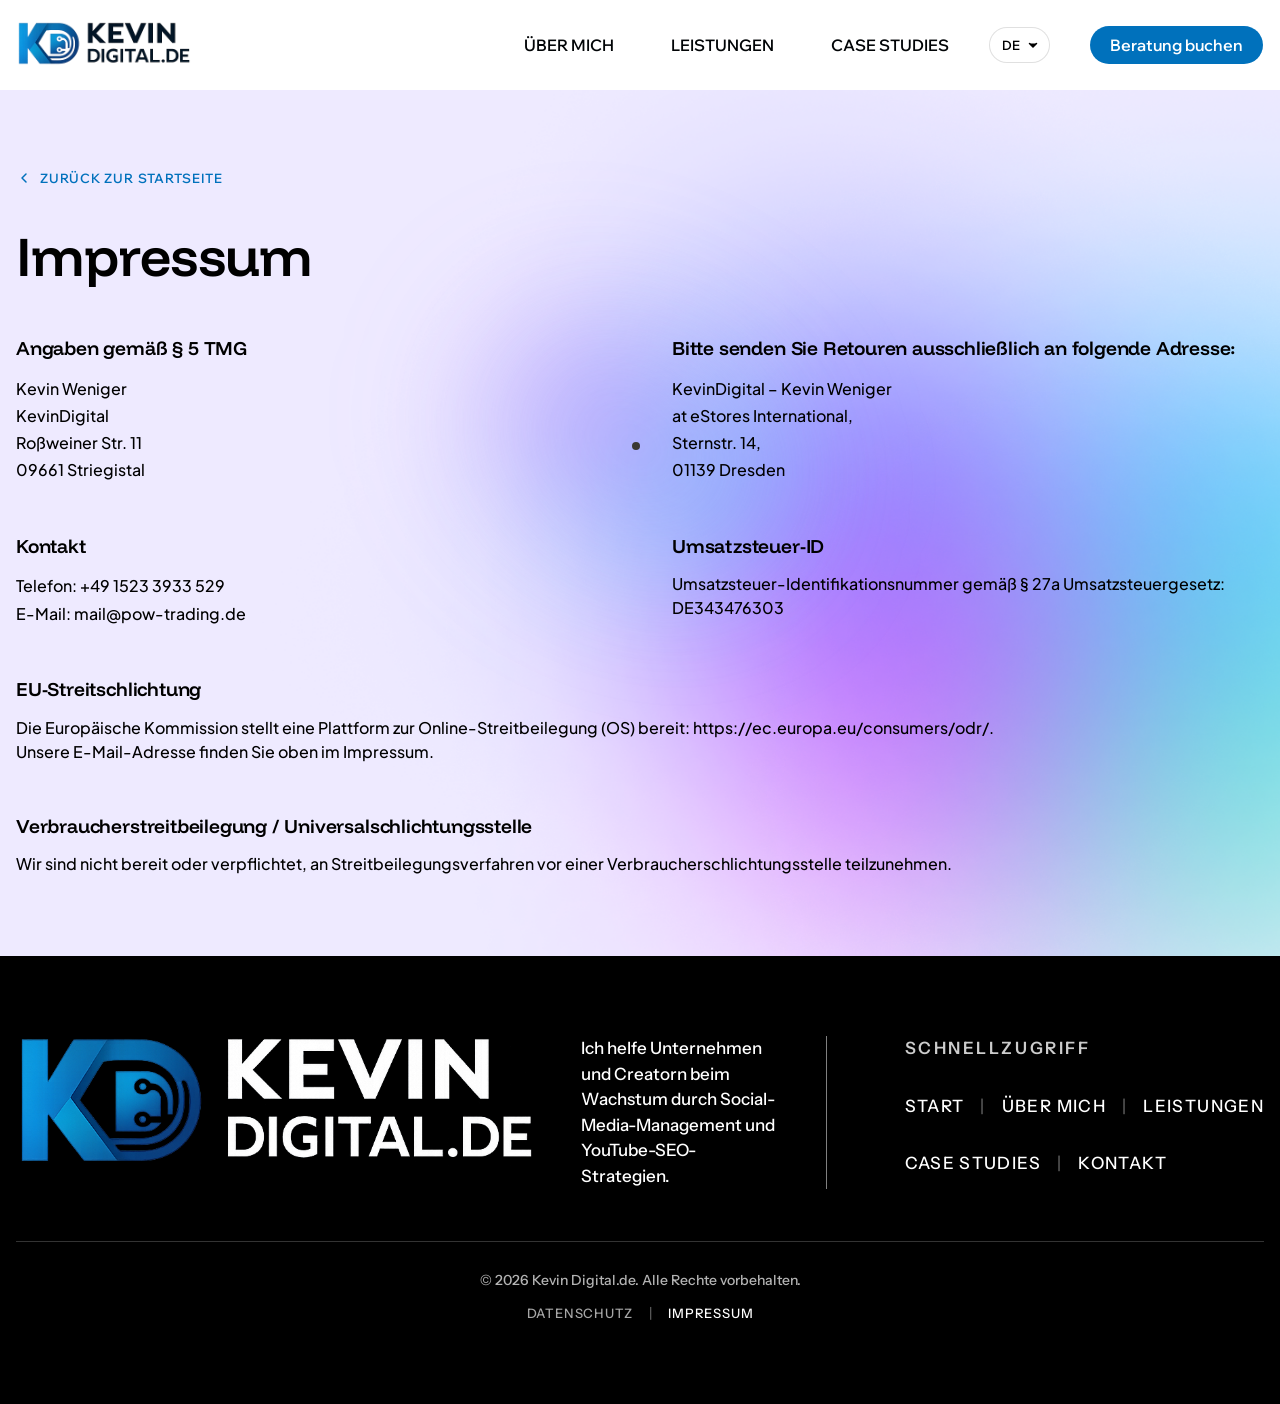
==== commit fbb7d791: "l" ====
--- a/imprint.html
+++ b/imprint.html
@@ -122,7 +122,7 @@
                 <h3>Contact</h3>
                 <address>
                   Telephone: <a href="tel:+4915233933529">+49 1523 3933 529</a><br />
-                  Email: <a href="mailto:mail@kevindigital.de">mail@kevindigital.de</a>
+                  Email: <a href="mailto:mail@pow-trading.de">mail@pow-trading.de</a>
                 </address>
               </div>
               <div class="legal-imprint-block">
@@ -169,7 +169,7 @@
                 <h3>Kontakt</h3>
                 <address>
                   Telefon: <a href="tel:+4915233933529">+49 1523 3933 529</a><br />
-                  E-Mail: <a href="mailto:mail@kevindigital.de">mail@kevindigital.de</a>
+                  E-Mail: <a href="mailto:mail@pow-trading.de">mail@pow-trading.de</a>
                 </address>
               </div>
               <div class="legal-imprint-block">
@@ -214,11 +214,6 @@
               <a href="index.html#cases" class="cursor-hover" data-i18n="footer.cases">CASE STUDIES</a>
               <span class="footer__sep">|</span>
               <a href="index.html#contact" class="cursor-hover" data-i18n="footer.contact">KONTAKT</a>
-            </div>
-            <div class="footer__links-row footer__links-row--legal">
-              <a href="privacy-policy.html" class="cursor-hover" data-i18n="footer.privacy">DATENSCHUTZ</a>
-              <span class="footer__sep">|</span>
-              <a href="imprint.html" class="cursor-hover is-active" data-i18n="footer.imprint">IMPRESSUM</a>
             </div>
           </div>
         </div>
--- a/css/styles.css
+++ b/css/styles.css
@@ -499,10 +499,13 @@
 
 /* Contact badge spin */
 .contact-badge {
+  display: block;
   position: relative;
   width: 176px;
   height: 176px;
   animation: spin 18s linear infinite;
+  color: inherit;
+  text-decoration: none;
 }
 
 .contact-badge img {
--- a/css/legal.css
+++ b/css/legal.css
@@ -2,6 +2,16 @@
 
 .legal-page-body {
   margin: 0;
+}
+
+/* Homepage bg layer is 8595px tall; clip it to legal page content height */
+.legal-page-body .site-shell {
+  overflow: clip;
+}
+
+.legal-page-body .site-shell::before {
+  height: auto;
+  bottom: 0;
 }
 
 .legal-page-section {
@@ -147,15 +157,8 @@
 }
 
 /* Footer legal links */
-.footer__links-row a.is-active,
 .footer__bottom-links a.is-active {
   color: var(--figma-white);
-  text-decoration: underline;
-  text-underline-offset: 3px;
-}
-
-.footer__links-row--legal {
-  margin-top: 0.25rem;
 }
 
 .footer__bottom-links {
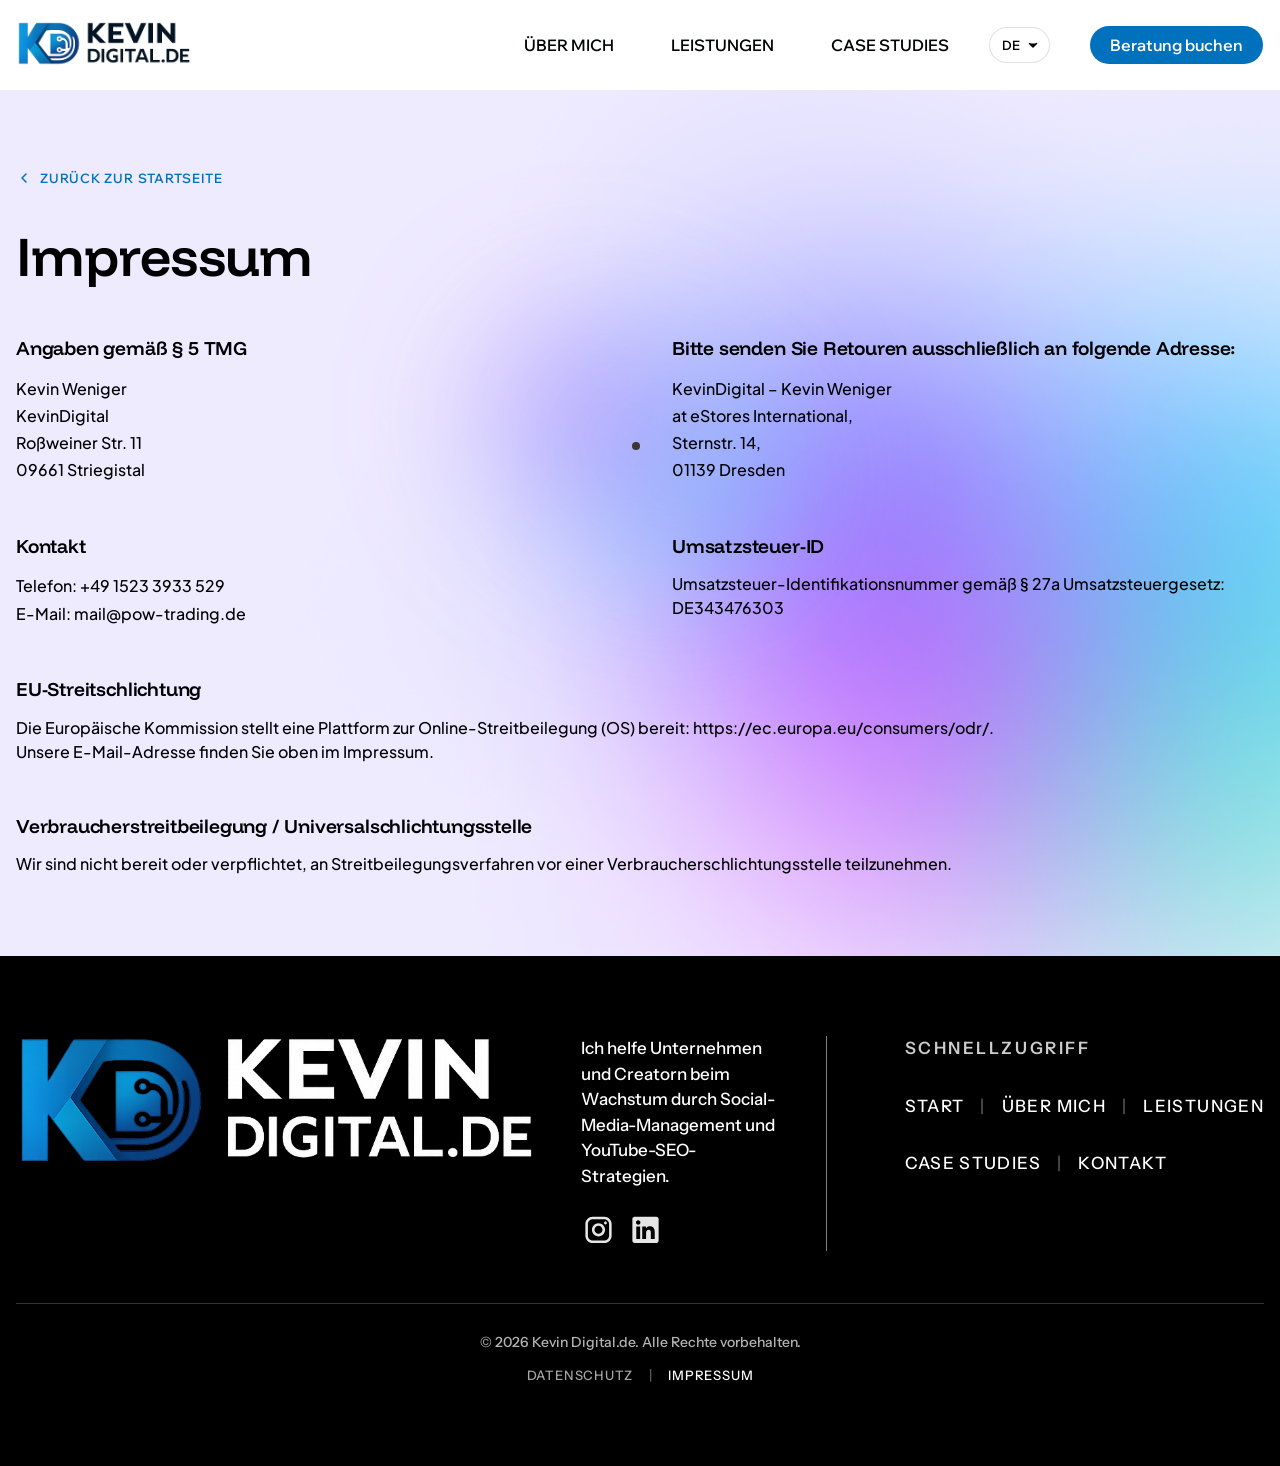
==== commit 68f44f9a: "a" ====
--- a/imprint.html
+++ b/imprint.html
@@ -199,6 +199,10 @@
             <img src="assets/footer%20logo.svg" alt="Kevin Digital" class="footer__logo" />
             <div class="footer__about">
               <p class="font-footer" data-i18n="footer.blurb">Ich helfe Unternehmen und Creatorn beim Wachstum durch Social-Media-Management und YouTube-SEO-Strategien.</p>
+              <div class="footer__social">
+                <a href="https://www.instagram.com/kevinsziele/?hl=en" aria-label="Instagram" class="cursor-hover" target="_blank" rel="noopener noreferrer"><img src="assets/Instagram.svg" alt="" /></a>
+                <a href="https://www.linkedin.com/in/kevinsziele" aria-label="LinkedIn" class="cursor-hover" target="_blank" rel="noopener noreferrer"><img src="assets/LinkedIn.svg" alt="" /></a>
+              </div>
             </div>
           </div>
           <div class="font-footer footer__links">
--- a/css/styles.css
+++ b/css/styles.css
@@ -454,12 +454,22 @@
   margin-top: 0;
 }
 
+.hero__actions {
+  display: flex;
+  flex-direction: column;
+  align-items: stretch;
+  gap: 1rem;
+  width: 100%;
+}
+
+.hero__contact-book {
+  display: none;
+}
+
 .hero__contact {
   display: none;
   position: absolute;
-  z-index: 10;
-  right: 12rem;
-  top: 6rem;
+  z-index: 20;
   pointer-events: none;
 }
 
@@ -467,19 +477,8 @@
   pointer-events: auto;
 }
 
-@media (min-width: 768px) {
-  .hero__contact {
-    display: block;
-  }
-}
-
-@media (min-width: 1024px) {
-  .hero__contact {
-    top: 7rem;
-  }
-}
-
 .hero__image-wrap {
+  position: relative;
   margin-top: 5rem;
   overflow: hidden;
   border-radius: 30px;
@@ -490,6 +489,31 @@
   width: 100%;
   height: auto;
   display: block;
+}
+
+/* Desktop: badge floats near hero copy, not on the photo */
+@media (min-width: 768px) {
+  .hero-section .page-container {
+    position: relative;
+  }
+
+  .hero__image-wrap {
+    position: static;
+  }
+
+  .hero__contact {
+    display: block;
+    right: 12rem;
+    top: 6rem;
+    left: auto;
+    bottom: auto;
+  }
+}
+
+@media (min-width: 1024px) {
+  .hero__contact {
+    top: 7rem;
+  }
 }
 
 .hero-section .page-container {
@@ -630,29 +654,19 @@
   display: none;
 }
 
-.video-modal.is-open {
-  display: flex;
-}
-
 .video-modal__backdrop {
   position: absolute;
   inset: 0;
-  background: rgba(0, 0, 0, 0.82);
-  backdrop-filter: blur(8px);
+  background: #000;
 }
 
 .video-modal__dialog {
   position: relative;
   z-index: 1;
-  width: min(1080px, 100%);
-  max-height: calc(100vh - 2rem);
-  display: flex;
-  flex-direction: column;
-  gap: 0.875rem;
-  background: transparent;
-  border: none;
-  padding: 0;
-  box-shadow: none;
+  width: min(960px, 100%);
+  display: flex;
+  flex-direction: column;
+  gap: 0.75rem;
 }
 
 .video-modal__header {
@@ -660,16 +674,14 @@
   align-items: center;
   justify-content: space-between;
   gap: 1rem;
-  padding: 0 0.125rem;
 }
 
 .video-modal__title {
   font-family: var(--font-display);
-  font-size: clamp(1.125rem, 2.5vw, 1.5rem);
+  font-size: clamp(1.125rem, 2.5vw, 1.375rem);
   font-weight: 600;
   color: var(--figma-white);
   margin: 0;
-  letter-spacing: var(--text-h1-ls);
 }
 
 .video-modal__close {
@@ -680,51 +692,92 @@
   border-radius: 50%;
   background: rgba(255, 255, 255, 0.12);
   color: var(--figma-white);
-  font-size: 1.625rem;
+  font-size: 1.5rem;
   line-height: 1;
   cursor: pointer;
-  display: flex;
-  align-items: center;
-  justify-content: center;
-  transition: background 0.2s ease;
 }
 
 .video-modal__close:hover {
   background: rgba(255, 255, 255, 0.22);
 }
 
-.video-modal__frame-wrap {
+.video-modal__player {
   position: relative;
   width: 100%;
   aspect-ratio: 16 / 9;
-  border-radius: 20px;
+  background: #000;
+  border-radius: 12px;
   overflow: hidden;
-  background: #000;
-  box-shadow: 0 24px 64px rgba(0, 0, 0, 0.55);
-}
-
-.video-modal__frame-wrap iframe {
+}
+
+.video-modal__player iframe {
   position: absolute;
   inset: 0;
   width: 100%;
   height: 100%;
   border: 0;
   display: block;
+  background: #000;
+}
+
+.video-modal__video {
+  position: absolute;
+  inset: 0;
+  width: 100%;
+  height: 100%;
+  border: 0;
+  display: block;
+  object-fit: contain;
+  background: #000;
+}
+
+.video-modal__play-hit {
+  position: absolute;
+  inset: 0;
+  z-index: 3;
+  display: grid;
+  place-items: center;
+  margin: 0;
+  padding: 0;
+  border: 0;
+  background: rgba(0, 0, 0, 0.18);
+  cursor: pointer;
+}
+
+.video-modal__play-hit img {
+  width: clamp(3.5rem, 14vw, 4.5rem);
+  height: auto;
+  filter: drop-shadow(0 4px 16px rgba(0, 0, 0, 0.45));
+}
+
+.video-modal__play-hit[hidden] {
+  display: none;
+}
+
+.video-modal__video[hidden],
+.video-modal__player iframe[hidden] {
+  display: none;
 }
 
 body.video-modal-open {
   overflow: hidden;
+}
+
+body.video-modal-open .play-overlay {
+  visibility: hidden;
 }
 
 .card-row__media--play .play-overlay {
   position: absolute;
   inset: 0;
-  display: flex;
-  align-items: center;
-  justify-content: center;
+  z-index: 2;
+  display: grid;
+  place-items: center;
+  pointer-events: none;
 }
 
 .card-row__media--play .play-overlay img {
+  display: block;
   width: 6rem;
   height: 6rem;
   object-fit: contain;
--- a/css/responsive.css
+++ b/css/responsive.css
@@ -2,6 +2,27 @@
  * Mobile & tablet responsive overrides
  * Breakpoints: mobile <640, tablet 640–1023, desktop 1024+
  */
+
+/* —— Mobile background (desktop uses HOME PAGE.png in styles.css) —— */
+@media (max-width: 1023px) {
+  .site-shell {
+    overflow-x: clip;
+    overflow-y: visible;
+  }
+
+  .site-shell::before {
+    background-image: url("../assets/mobile-screen-bg.png");
+    background-size: 100% auto;
+    background-repeat: no-repeat;
+    background-position: center top;
+    top: 0;
+    right: 0;
+    bottom: 0;
+    left: 0;
+    height: auto;
+    min-height: 0;
+  }
+}
 
 /* —— Mobile nav toggle —— */
 .site-nav-toggle {
@@ -73,6 +94,49 @@
 
 .site-nav__link--cta {
   display: none;
+}
+
+/* —— Mobile hero contact (<768px): pin badge to top-left of photo —— */
+@media (max-width: 767px) {
+  .hero__image-wrap {
+    position: relative;
+    overflow: hidden;
+  }
+
+  .hero__contact {
+    display: block;
+    position: absolute;
+    left: 0.75rem;
+    top: 0.75rem;
+    right: auto;
+    bottom: auto;
+    margin: 0;
+    z-index: 20;
+    pointer-events: auto;
+  }
+
+  .hero__contact .contact-badge {
+    width: clamp(5.25rem, 26vw, 6.75rem);
+    height: clamp(5.25rem, 26vw, 6.75rem);
+  }
+
+  .hero__contact-book {
+    display: inline-flex;
+    align-items: center;
+    justify-content: center;
+    width: 100%;
+    min-height: 3rem;
+    padding: 0.85rem 1.25rem;
+    border: none;
+    border-radius: var(--radius-btn-pill);
+    background: var(--figma-blue-nav);
+    font-family: var(--font-ui);
+    font-weight: 600;
+    font-size: var(--text-body-size);
+    line-height: var(--text-body-lh);
+    color: var(--figma-white);
+    text-decoration: none;
+  }
 }
 
 /* —— Mobile (<640px) —— */
@@ -513,33 +577,48 @@
   }
 }
 
-/* —— Sticky cards: gentler on small screens —— */
+/* —— Sticky cards: rise-in on mobile/tablet, sticky stack on desktop only —— */
 @media (max-width: 1023px) {
+  .stack-cards {
+    display: flex;
+    flex-direction: column;
+    gap: 1.25rem;
+  }
+
   .stack-cards__item {
-    position: sticky;
-    top: calc(var(--site-header-height, 4.5rem) + 8px) !important;
+    position: relative !important;
+    top: auto !important;
+    z-index: auto !important;
+    margin-bottom: 0 !important;
+    opacity: 0;
+    transform: translateY(3rem);
+    pointer-events: none;
+    transition:
+      opacity 2.2s cubic-bezier(0.22, 1, 0.36, 1),
+      transform 2.2s cubic-bezier(0.22, 1, 0.36, 1);
+  }
+
+  .stack-cards__item--visible {
+    opacity: 1;
+    transform: translateY(0);
+    pointer-events: auto;
   }
 
   .stack-cards__item--covered {
     visibility: visible;
     pointer-events: auto;
-    opacity: 0.35;
-  }
-}
-
-@media (max-width: 639px) {
-  .stack-cards__item {
-    position: relative !important;
-    top: auto !important;
-    margin-bottom: 1.25rem !important;
-  }
-
-  .stack-cards__item--covered {
-    opacity: 1;
   }
 
   .stack-cards__spacer {
     display: none;
+  }
+}
+
+@media (max-width: 1023px) and (prefers-reduced-motion: reduce) {
+  .stack-cards__item {
+    opacity: 1;
+    transform: none;
+    transition: none;
   }
 }
 
@@ -550,6 +629,43 @@
   .btn-nav-primary {
     min-width: 44px;
     min-height: 44px;
+  }
+
+  .video-modal {
+    padding: max(0.75rem, env(safe-area-inset-top)) 1rem max(0.75rem, env(safe-area-inset-bottom));
+    align-items: center;
+    justify-content: center;
+  }
+
+  .video-modal__dialog {
+    width: 100%;
+    height: auto;
+    max-height: calc(100dvh - 1.5rem);
+    gap: 0.75rem;
+    padding: 0;
+  }
+
+  .video-modal__header {
+    flex-shrink: 0;
+    padding: 0 0.25rem;
+  }
+
+  .video-modal__title {
+    font-size: 1rem;
+  }
+
+  .video-modal__player {
+    flex: none;
+    width: 100%;
+    aspect-ratio: 16 / 9;
+    height: auto;
+    border-radius: 12px;
+    overflow: hidden;
+  }
+
+  .video-modal__video {
+    object-fit: contain;
+    border-radius: 12px;
   }
 }
 
--- a/css/legal.css
+++ b/css/legal.css
@@ -12,6 +12,22 @@
 .legal-page-body .site-shell::before {
   height: auto;
   bottom: 0;
+}
+
+/* Mobile/tablet — tiled background for long legal pages */
+@media (max-width: 1023px) {
+  .legal-page-body .site-shell::before {
+    background-image: url("../assets/mobile-screen-bg.png");
+    background-size: 100% auto;
+    background-repeat: repeat-y;
+    background-position: center top;
+    top: 0;
+    right: 0;
+    bottom: 0;
+    left: 0;
+    height: auto;
+    min-height: 100%;
+  }
 }
 
 .legal-page-section {
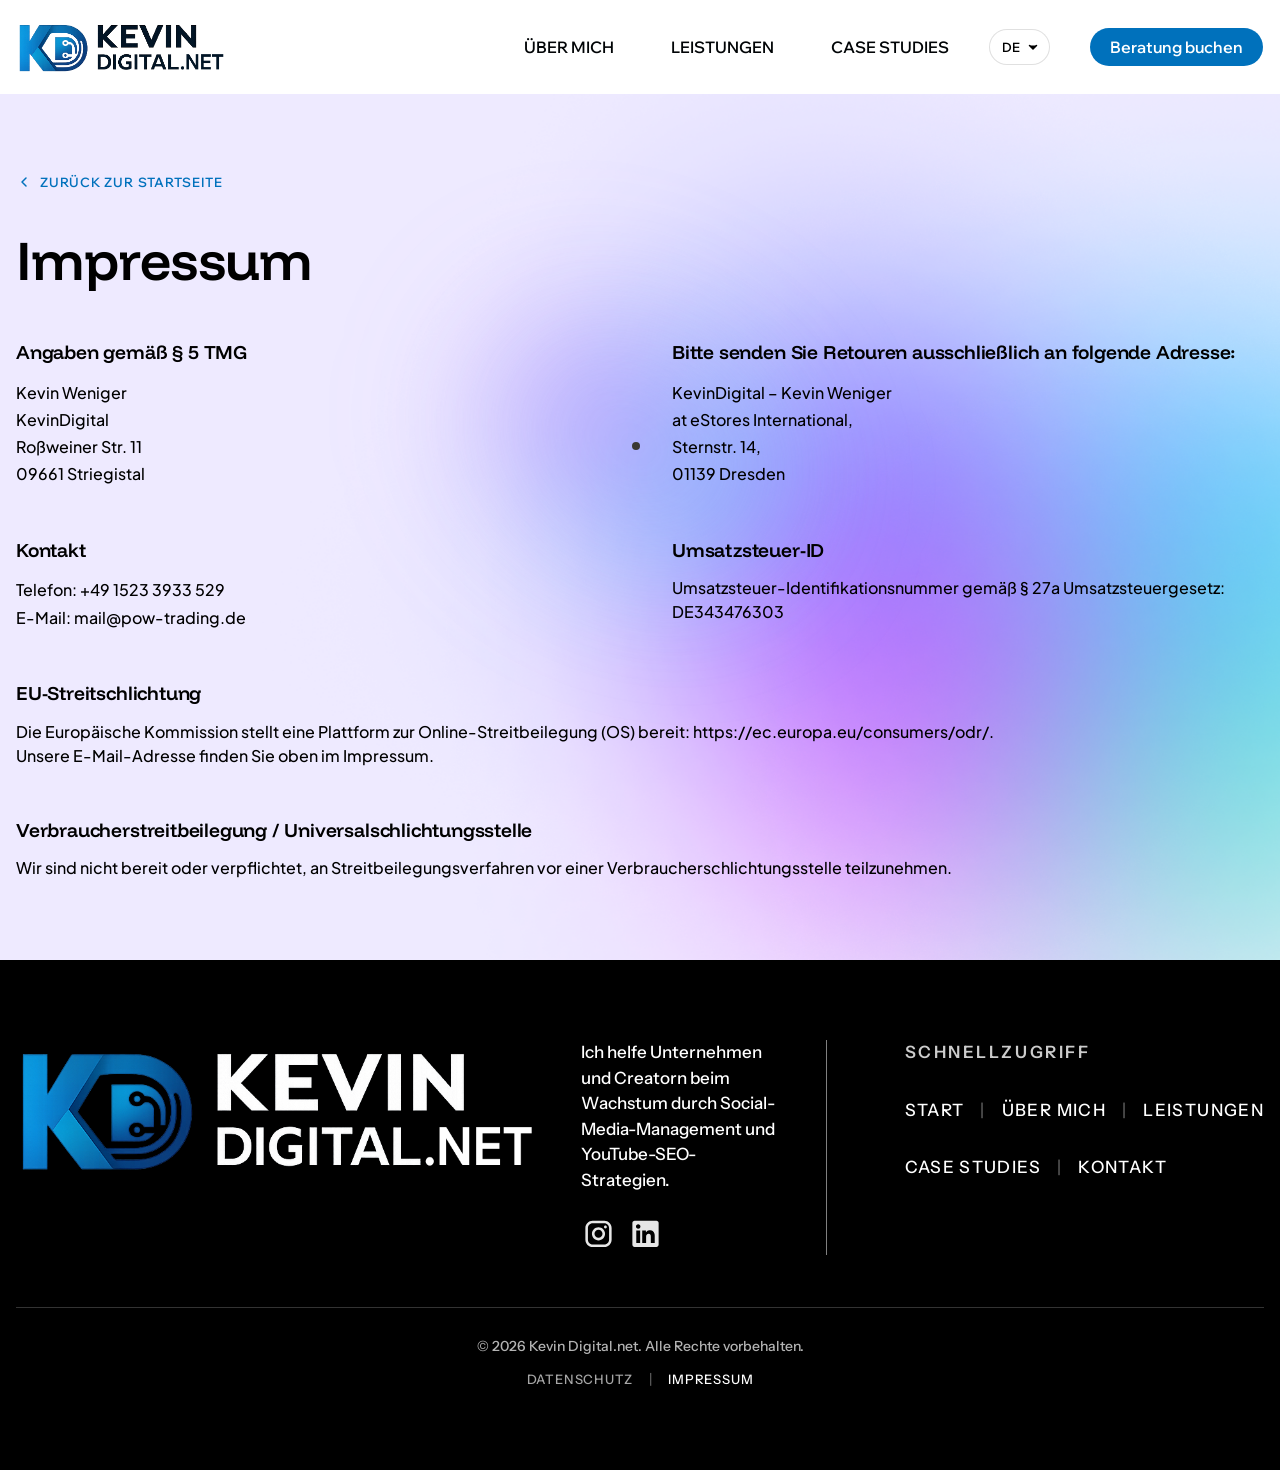
==== commit f50be14f: "a" ====
--- a/imprint.html
+++ b/imprint.html
@@ -23,7 +23,7 @@
   <header class="site-header" id="site-header">
     <div class="page-container site-header__inner">
       <a href="index.html" class="site-header__logo cursor-hover">
-        <img src="assets/KevinDigital%202.svg" alt="Kevin Digital" class="logo-header" />
+        <img src="assets/new%20header%20logo.png" alt="Kevin Digital" class="logo-header" />
       </a>
       <div class="site-header__actions">
         <nav class="site-nav" id="site-nav" data-cursor-nav aria-label="Hauptnavigation" data-i18n-aria="a11y.nav">
@@ -196,7 +196,7 @@
       <div class="page-container">
         <div class="footer__top">
           <div class="footer__brand">
-            <img src="assets/footer%20logo.svg" alt="Kevin Digital" class="footer__logo" />
+            <img src="assets/new%20footer%20logo.png" alt="Kevin Digital" class="footer__logo" />
             <div class="footer__about">
               <p class="font-footer" data-i18n="footer.blurb">Ich helfe Unternehmen und Creatorn beim Wachstum durch Social-Media-Management und YouTube-SEO-Strategien.</p>
               <div class="footer__social">
@@ -222,7 +222,7 @@
           </div>
         </div>
         <div class="footer__bottom font-footer">
-          <span data-i18n="footer.rights">© 2026 Kevin Digital.de. Alle Rechte vorbehalten.</span>
+          <span data-i18n="footer.rights">© 2026 Kevin Digital.net. Alle Rechte vorbehalten.</span>
           <div class="footer__bottom-links">
             <a href="privacy-policy.html" class="cursor-hover" data-i18n="footer.privacy">DATENSCHUTZ</a>
             <span class="footer__sep">|</span>
--- a/css/styles.css
+++ b/css/styles.css
@@ -219,16 +219,16 @@
 
 .logo-header {
   display: block;
-  height: 2.5rem;
+  height: 2.75rem;
   width: auto;
-  max-height: 2.5rem;
+  max-height: 2.75rem;
   flex-shrink: 0;
 }
 
 @media (min-width: 768px) {
   .logo-header {
-    height: 3rem;
-    max-height: 3rem;
+    height: 3.25rem;
+    max-height: 3.25rem;
   }
 }
 
